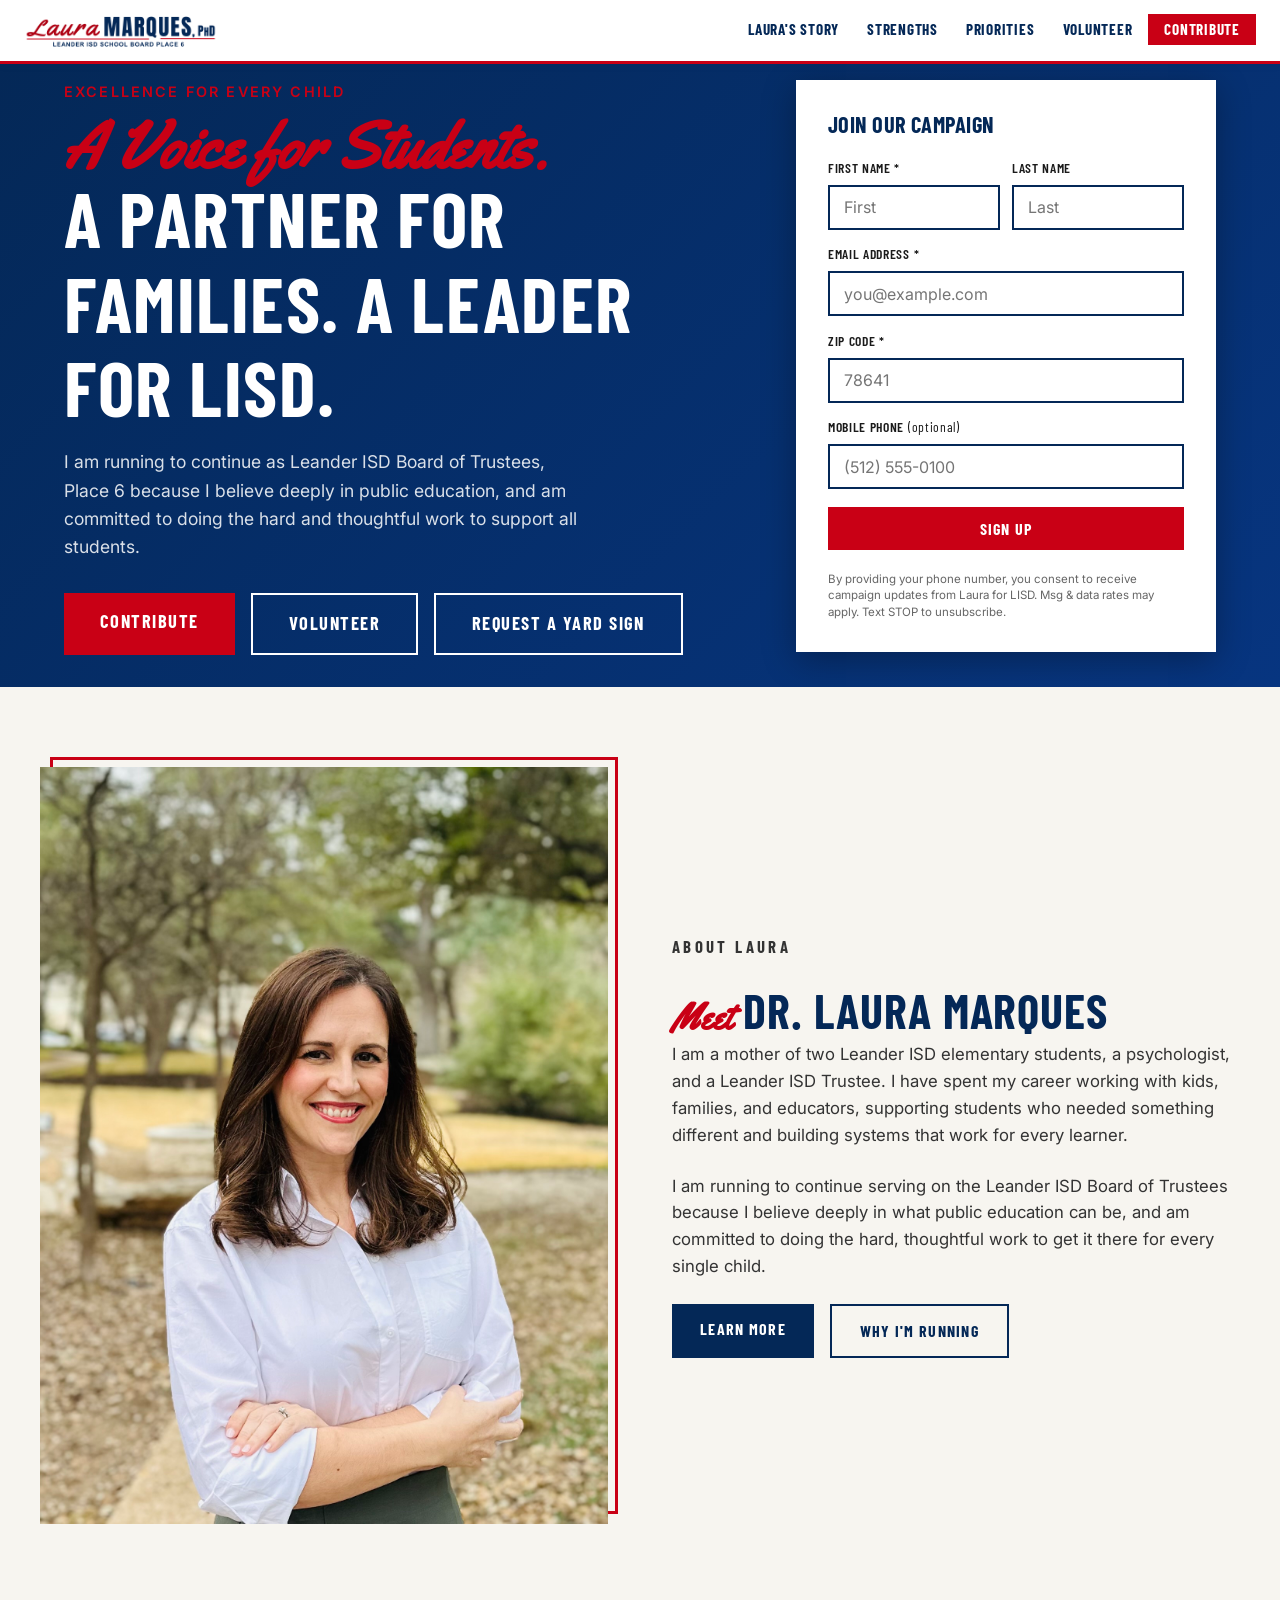
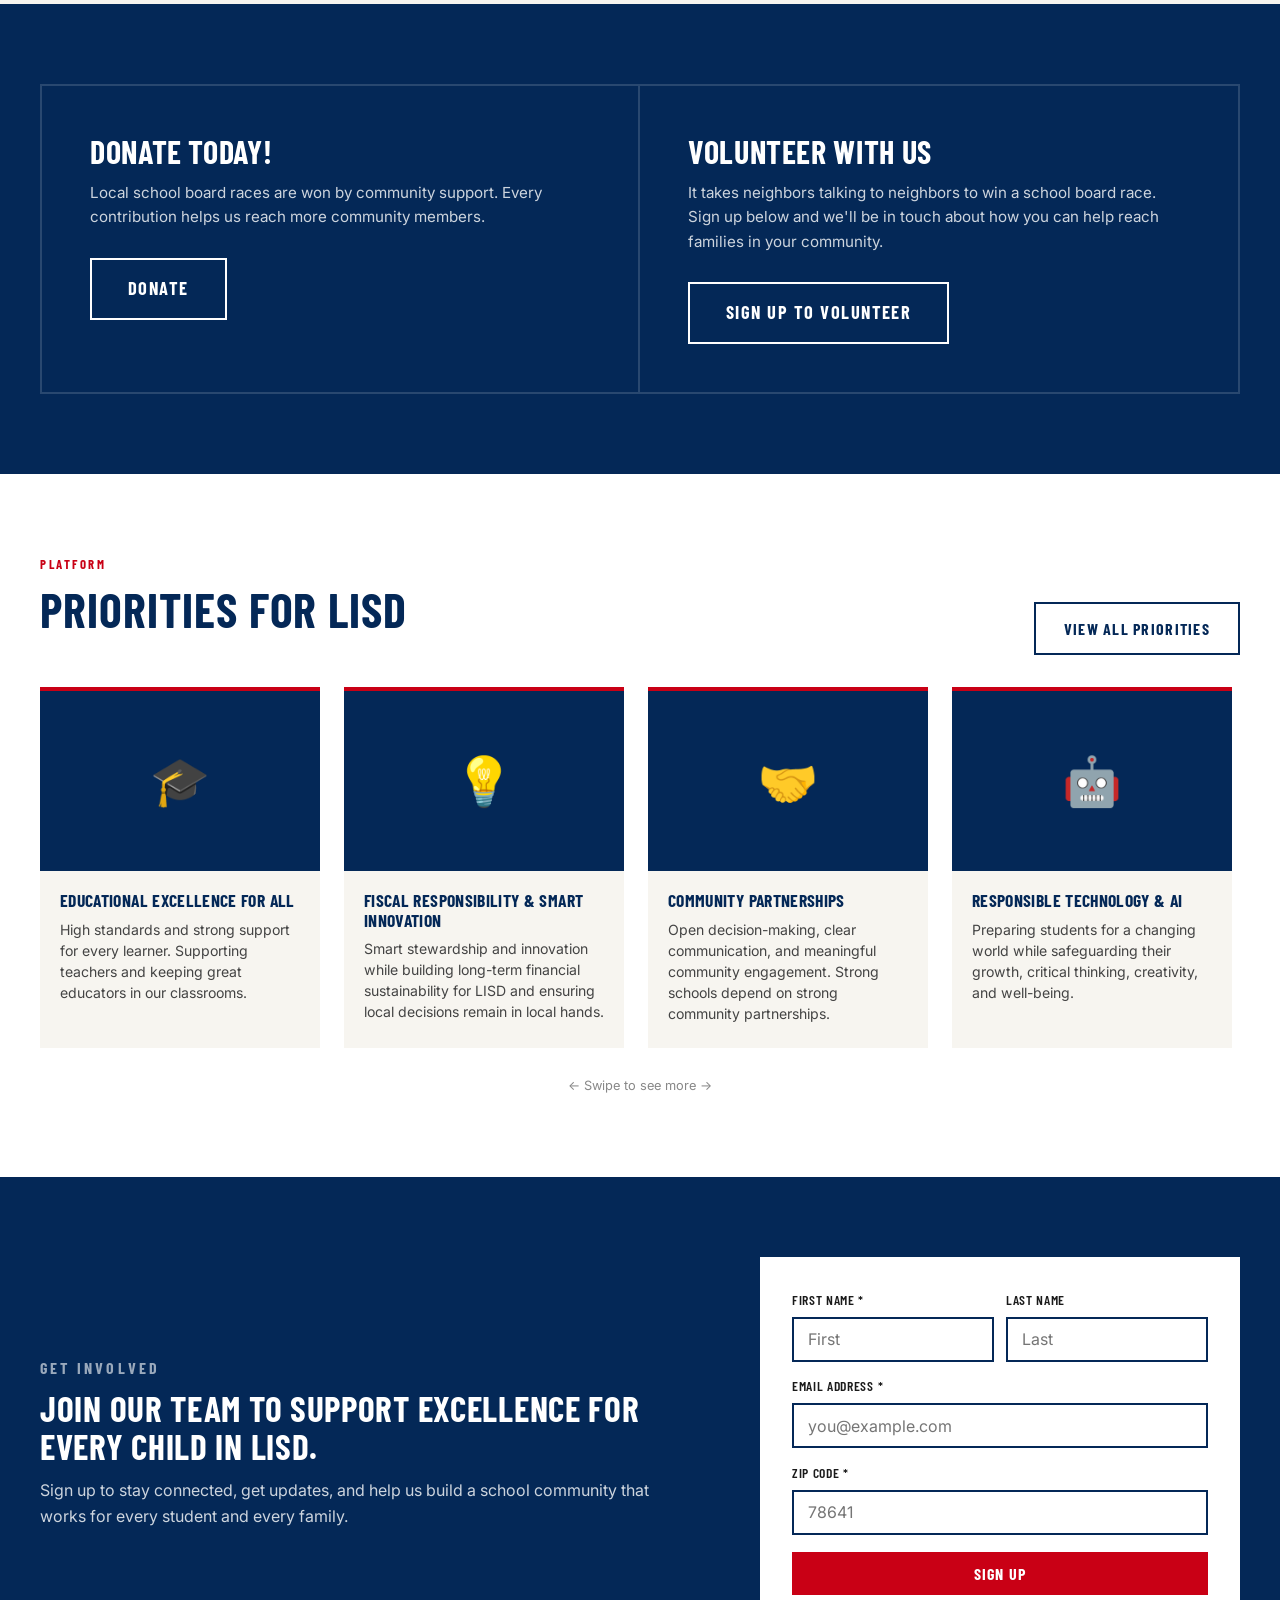
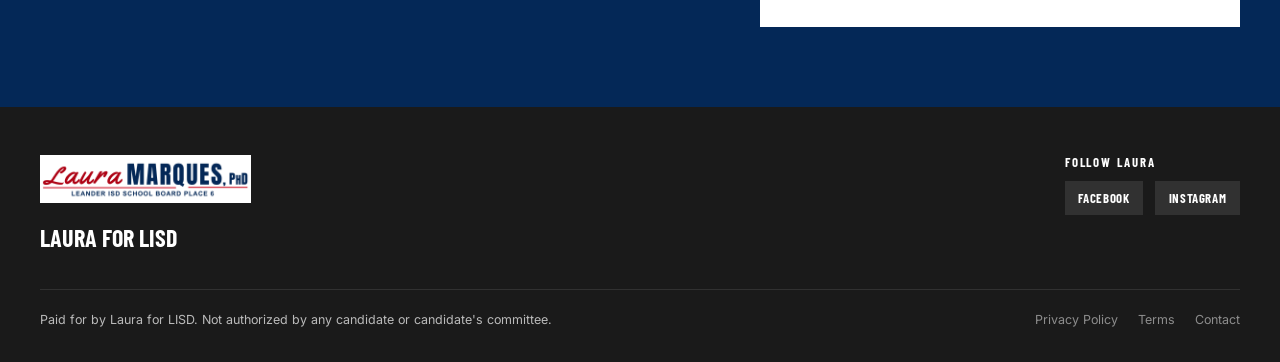
==== index.html @ 9b981f8f "Apply V1.1 copy edits across all pages - Voice shift from third to first person throughout - Hero he" ====
<!DOCTYPE html>
<html lang="en">
<head>
  <meta charset="UTF-8" />
  <meta name="viewport" content="width=device-width, initial-scale=1.0" />
  <title>Laura for LISD – Official Campaign Website</title>
  <meta name="description" content="Dr. Laura Marques is running for the Leander ISD Board of Trustees. She believes deeply in what public education can be for every child." />
  <link rel="stylesheet" href="styles.css" />
</head>
<body>

<!-- ── HEADER ── -->
<header>
  <a href="index.html" class="header-logo">
    <img src="images/logo small.png" alt="Laura for LISD" />
  </a>
  <nav>
    <ul>
      <li><a href="meet-laura.html">Laura's Story</a></li>
      <li><a href="strengths.html">Strengths</a></li>
      <li><a href="priorities.html">Priorities</a></li>
      <li><a href="volunteer.html">Volunteer</a></li>
      <li><a href="https://donateway.com/donate/6EZKHtOQ/laura-for-lisd/payment" class="btn-contribute" target="_blank" rel="noopener">Contribute</a></li>
    </ul>
  </nav>
  <button class="hamburger" id="hamburger" aria-label="Open menu">
    <span></span><span></span><span></span>
  </button>
</header>

<!-- Mobile Nav -->
<nav class="mobile-nav" id="mobile-nav">
  <a href="meet-laura.html">Laura's Story</a>
  <a href="strengths.html">Strengths</a>
  <a href="priorities.html">Priorities</a>
  <a href="volunteer.html">Volunteer</a>
  <a href="https://donateway.com/donate/6EZKHtOQ/laura-for-lisd/payment" class="btn-contribute-mobile" target="_blank" rel="noopener">Contribute</a>
</nav>

<!-- ── HERO ── -->
<section class="hero">
  <div class="hero-bg"></div>
  <!-- Replace with real photo: <img class="hero-bg-img" src="images/hero-photo.jpg" alt="" /> -->
  <div class="hero-content">
    <div class="hero-text">
      <p class="hero-tagline">Excellence for Every Child</p>
      <h1>
        <span class="cursive-accent">A Voice for Students.</span>
        A Partner for Families. A Leader for LISD.
      </h1>
      <p class="hero-sub">I am running to continue as Leander ISD Board of Trustees, Place 6 because I believe deeply in public education, and am committed to doing the hard and thoughtful work to support all students.</p>
      <div class="hero-cta">
        <a href="https://donateway.com/donate/6EZKHtOQ/laura-for-lisd/payment" class="btn btn-primary btn-lg" target="_blank" rel="noopener">Contribute</a>
        <a href="volunteer.html" class="btn btn-outline-white btn-lg">Volunteer</a>
        <a href="volunteer.html?yard_sign=1" class="btn btn-outline-white btn-lg">Request a Yard Sign</a>
      </div>
    </div>
    <div class="signup-card">
      <h3>Join Our Campaign</h3>
      <form class="signup-form" onsubmit="return false;">
        <div class="form-row">
          <div class="form-group">
            <label for="first-name">First Name *</label>
            <input type="text" id="first-name" name="first_name" required placeholder="First" />
          </div>
          <div class="form-group">
            <label for="last-name">Last Name</label>
            <input type="text" id="last-name" name="last_name" placeholder="Last" />
          </div>
        </div>
        <div class="form-group">
          <label for="email">Email Address *</label>
          <input type="email" id="email" name="email" required placeholder="you@example.com" />
        </div>
        <div class="form-group">
          <label for="zip">ZIP Code *</label>
          <input type="text" id="zip" name="zip" required placeholder="78641" maxlength="10" />
        </div>
        <div class="form-group">
          <label for="phone">Mobile Phone <span style="font-weight:400;text-transform:none;">(optional)</span></label>
          <input type="tel" id="phone" name="phone" placeholder="(512) 555-0100" />
        </div>
        <button type="submit" class="btn btn-primary btn-full">Sign Up</button>
        <p class="signup-disclaimer">By providing your phone number, you consent to receive campaign updates from Laura for LISD. Msg &amp; data rates may apply. Text STOP to unsubscribe.</p>
      </form>
    </div>
  </div>
</section>

<!-- ── MEET LAURA ── -->
<section class="meet-section">
  <div class="container">
    <div class="meet-grid">
      <div class="meet-img">
        <img src="images/laura bio pic.jpg" alt="Dr. Laura Marques" style="width:100%;display:block;object-fit:cover;" />
      </div>
      <div class="meet-text">
        <p class="section-label">About Laura</p>
        <h2 class="section-title">
          <span class="cursive-accent">Meet</span>
          Dr. Laura Marques
        </h2>
        <p>I am a mother of two Leander ISD elementary students, a psychologist, and a Leander ISD Trustee. I have spent my career working with kids, families, and educators, supporting students who needed something different and building systems that work for every learner.</p>
        <p>I am running to continue serving on the Leander ISD Board of Trustees because I believe deeply in what public education can be, and am committed to doing the hard, thoughtful work to get it there for every single child.</p>
        <div class="meet-ctas">
          <a href="meet-laura.html" class="btn btn-secondary">Learn More</a>
          <a href="strengths.html" class="btn btn-outline">Why I'm Running</a>
        </div>
      </div>
    </div>
  </div>
</section>

<!-- ── DONATE + VOLUNTEER ── -->
<section class="action-section">
  <div class="container">
    <div class="action-grid">
      <!-- Donate -->
      <div class="action-col">
        <h2>Donate Today!</h2>
        <p>Local school board races are won by community support. Every contribution helps us reach more community members.</p>
        <a href="https://donateway.com/donate/6EZKHtOQ/laura-for-lisd/payment" class="btn btn-outline-white btn-lg" target="_blank" rel="noopener">Donate</a>
      </div>
      <!-- Volunteer -->
      <div class="action-col">
        <h2>Volunteer With Us</h2>
        <p>It takes neighbors talking to neighbors to win a school board race. Sign up below and we'll be in touch about how you can help reach families in your community.</p>
        <a href="volunteer.html" class="btn btn-outline-white btn-lg">Sign Up to Volunteer</a>
      </div>
    </div>
  </div>
</section>

<!-- ── PRIORITIES FOR LISD ── -->
<section class="priorities-section">
  <div class="container">
    <div class="priorities-header">
      <div>
        <p class="section-label">Platform</p>
        <h2 class="section-title">Priorities for LISD</h2>
      </div>
      <a href="priorities.html" class="btn btn-outline">View All Priorities</a>
    </div>

    <div class="priorities-carousel-wrap">
      <div class="priorities-carousel" id="priorities-carousel">

        <div class="priority-card">
          <div class="priority-card-img">
            <span class="priority-icon">🎓</span>
          </div>
          <div class="priority-card-body">
            <h3>Educational Excellence for ALL</h3>
            <p>High standards and strong support for every learner. Supporting teachers and keeping great educators in our classrooms.</p>
          </div>
        </div>

        <div class="priority-card">
          <div class="priority-card-img">
            <span class="priority-icon">💡</span>
          </div>
          <div class="priority-card-body">
            <h3>Fiscal Responsibility &amp; Smart Innovation</h3>
            <p>Smart stewardship and innovation while building long-term financial sustainability for LISD and ensuring local decisions remain in local hands.</p>
          </div>
        </div>

        <div class="priority-card">
          <div class="priority-card-img">
            <span class="priority-icon">🤝</span>
          </div>
          <div class="priority-card-body">
            <h3>Community Partnerships</h3>
            <p>Open decision-making, clear communication, and meaningful community engagement. Strong schools depend on strong community partnerships.</p>
          </div>
        </div>

        <div class="priority-card">
          <div class="priority-card-img">
            <span class="priority-icon">🤖</span>
          </div>
          <div class="priority-card-body">
            <h3>Responsible Technology &amp; AI</h3>
            <p>Preparing students for a changing world while safeguarding their growth, critical thinking, creativity, and well-being.</p>
          </div>
        </div>

      </div>
      <p class="carousel-scroll-hint">← Swipe to see more →</p>
    </div>
  </div>
</section>

<!-- ── SECOND EMAIL SIGNUP ── -->
<section class="email-signup-section">
  <div class="container">
    <div class="email-signup-inner">
      <div class="email-signup-text">
        <p class="section-label" style="color:rgba(255,255,255,0.6);">Get Involved</p>
        <h2>Join Our Team to Support Excellence for Every Child in LISD.</h2>
        <p>Sign up to stay connected, get updates, and help us build a school community that works for every student and every family.</p>
      </div>
      <div class="email-signup-card">
        <form class="signup-form" onsubmit="return false;">
          <div class="form-row">
            <div class="form-group">
              <label for="first-name-2">First Name *</label>
              <input type="text" id="first-name-2" name="first_name" required placeholder="First" />
            </div>
            <div class="form-group">
              <label for="last-name-2">Last Name</label>
              <input type="text" id="last-name-2" name="last_name" placeholder="Last" />
            </div>
          </div>
          <div class="form-group">
            <label for="email-2">Email Address *</label>
            <input type="email" id="email-2" name="email" required placeholder="you@example.com" />
          </div>
          <div class="form-group">
            <label for="zip-2">ZIP Code *</label>
            <input type="text" id="zip-2" name="zip" required placeholder="78641" maxlength="10" />
          </div>
          <button type="submit" class="btn btn-primary btn-full">Sign Up</button>
        </form>
      </div>
    </div>
  </div>
</section>

<!-- ── FOOTER ── -->
<footer>
  <div class="footer-inner">
    <div class="footer-top">
      <div>
        <a href="index.html" class="footer-logo">
          <img src="images/logo small.png" alt="Laura for LISD" />
        </a>
        <p class="footer-tagline">Laura for LISD</p>
      </div>
      <div class="footer-socials">
        <h4>Follow Laura</h4>
        <div class="social-links">
          <a href="https://www.facebook.com/profile.php?id=61587624795198" class="social-link" target="_blank" rel="noopener">Facebook</a>
          <a href="https://www.instagram.com/lauraforlisd/" class="social-link" target="_blank" rel="noopener">Instagram</a>
        </div>
      </div>
    </div>
    <div class="footer-bottom">
      <p>Paid for by Laura for LISD. Not authorized by any candidate or candidate's committee.</p>
      <div style="display:flex;gap:1.25rem;">
        <a href="#">Privacy Policy</a>
        <a href="#">Terms</a>
        <a href="mailto:info@laurforlisd.com">Contact</a>
      </div>
    </div>
  </div>
</footer>

<script>
  const hamburger = document.getElementById('hamburger');
  const mobileNav = document.getElementById('mobile-nav');
  hamburger.addEventListener('click', () => {
    mobileNav.classList.toggle('open');
  });
</script>

</body>
</html>
---- styles.css ----
@import url('https://fonts.googleapis.com/css2?family=Barlow+Condensed:wght@400;600;700;800&family=Inter:wght@400;500;600&family=Playfair+Display:ital,wght@0,700;1,700&family=Yellowtail&display=swap');

*, *::before, *::after { box-sizing: border-box; margin: 0; padding: 0; }

:root {
  --blue: #042857;
  --red: #c90015;
  --white: #ffffff;
  --off-white: #f7f5f0;
  --text: #1a1a1a;
  --light-gray: #e5e5e5;
}

html { font-size: 16px; scroll-behavior: smooth; }

body {
  font-family: 'Inter', sans-serif;
  color: var(--text);
  background: var(--white);
  line-height: 1.6;
}

/* ── TYPOGRAPHY ── */
h1, h2, h3, h4 {
  font-family: 'Barlow Condensed', sans-serif;
  text-transform: uppercase;
  letter-spacing: 0.02em;
  line-height: 1.1;
}

.display-accent {
  font-family: 'Playfair Display', serif;
  text-transform: none;
  font-style: italic;
  letter-spacing: 0;
}

.cursive-accent {
  font-family: 'Yellowtail', cursive;
  text-transform: none;
  color: var(--red);
  letter-spacing: 0;
  line-height: 1;
}

/* ── HEADER / NAV ── */
header {
  position: sticky;
  top: 0;
  z-index: 100;
  background: var(--white);
  display: flex;
  align-items: center;
  justify-content: space-between;
  padding: 0 1.5rem;
  height: 64px;
  box-shadow: 0 2px 6px rgba(4,40,87,0.12);
  border-bottom: 3px solid var(--red);
}

.header-logo img {
  height: 44px;
  display: block;
}

nav ul {
  list-style: none;
  display: flex;
  gap: 0.25rem;
  align-items: center;
}

nav a {
  font-family: 'Barlow Condensed', sans-serif;
  font-weight: 700;
  font-size: 0.95rem;
  text-transform: uppercase;
  letter-spacing: 0.05em;
  color: var(--blue);
  text-decoration: none;
  padding: 0.4rem 0.75rem;
  transition: background 0.15s, color 0.15s;
}

nav a:hover { background: var(--off-white); }

nav .btn-contribute {
  background: var(--red);
  color: var(--white);
  padding: 0.4rem 1rem;
}

nav .btn-contribute:hover { background: #a5000f; }

/* Hamburger */
.hamburger {
  display: none;
  flex-direction: column;
  gap: 5px;
  background: none;
  border: none;
  cursor: pointer;
  padding: 4px;
}
.hamburger span {
  display: block;
  width: 24px;
  height: 2px;
  background: var(--blue);
  transition: all 0.2s;
}

/* Mobile nav */
.mobile-nav {
  display: none;
  position: fixed;
  top: 64px;
  left: 0;
  right: 0;
  background: var(--blue);
  z-index: 99;
  flex-direction: column;
  padding: 1rem 0 1.5rem;
  border-top: 2px solid var(--red);
}

.mobile-nav.open { display: flex; }

.mobile-nav a {
  font-family: 'Barlow Condensed', sans-serif;
  font-weight: 700;
  font-size: 1.2rem;
  text-transform: uppercase;
  letter-spacing: 0.05em;
  color: var(--white);
  text-decoration: none;
  padding: 0.75rem 2rem;
  border-bottom: 1px solid rgba(255,255,255,0.08);
}

.mobile-nav a:last-child { border-bottom: none; }

.mobile-nav .btn-contribute-mobile {
  background: var(--red);
  margin: 1rem 2rem 0;
  text-align: center;
  border-bottom: none !important;
  padding: 0.75rem 1rem !important;
}

/* ── BUTTONS ── */
.btn {
  display: inline-block;
  font-family: 'Barlow Condensed', sans-serif;
  font-weight: 700;
  font-size: 1rem;
  text-transform: uppercase;
  letter-spacing: 0.08em;
  padding: 0.75rem 1.75rem;
  text-decoration: none;
  cursor: pointer;
  border: none;
  transition: background 0.15s, color 0.15s;
}

.btn-primary { background: var(--red); color: var(--white); }
.btn-primary:hover { background: #a5000f; }

.btn-secondary { background: var(--blue); color: var(--white); }
.btn-secondary:hover { background: #031e42; }

.btn-outline {
  background: transparent;
  color: var(--blue);
  border: 2px solid var(--blue);
}
.btn-outline:hover { background: var(--blue); color: var(--white); }

.btn-outline-white {
  background: transparent;
  color: var(--white);
  border: 2px solid var(--white);
}
.btn-outline-white:hover { background: var(--white); color: var(--blue); }

.btn-lg { font-size: 1.15rem; padding: 0.9rem 2.25rem; }
.btn-full { width: 100%; text-align: center; }

/* ── FORMS ── */
.form-group { display: flex; flex-direction: column; gap: 0.4rem; }
.form-group label {
  font-family: 'Barlow Condensed', sans-serif;
  font-weight: 600;
  font-size: 0.85rem;
  text-transform: uppercase;
  letter-spacing: 0.05em;
}

input[type="text"],
input[type="email"],
input[type="tel"],
input[type="number"] {
  width: 100%;
  padding: 0.65rem 0.85rem;
  border: 2px solid var(--blue);
  font-family: 'Inter', sans-serif;
  font-size: 1rem;
  background: var(--white);
  color: var(--text);
  outline: none;
  transition: border-color 0.15s;
}

input:focus { border-color: var(--red); }

/* ── HERO ── */
.hero {
  position: relative;
  min-height: auto;
  display: flex;
  align-items: flex-start;
  overflow: hidden;
  padding: 0;
}

.hero-bg {
  position: absolute;
  inset: 0;
  background: linear-gradient(135deg, var(--blue) 0%, #073580 100%);
}

.hero-bg-img {
  position: absolute;
  inset: 0;
  width: 100%;
  height: 100%;
  object-fit: cover;
  opacity: 0.25;
}

.hero-content {
  position: relative;
  z-index: 1;
  width: 100%;
  max-width: 1200px;
  margin: 0 auto;
  padding: 1rem 1.5rem 2rem;
  display: grid;
  grid-template-columns: 1fr 420px;
  gap: 4rem;
  align-items: start;
}

.hero-tagline {
  font-size: 0.9rem;
  font-weight: 600;
  text-transform: uppercase;
  letter-spacing: 0.15em;
  color: var(--red);
  margin-bottom: 0.75rem;
}

.hero h1 {
  font-size: clamp(2.8rem, 6vw, 5rem);
  color: var(--white);
  margin-bottom: 1.25rem;
}

.hero h1 .cursive-accent {
  display: block;
  font-size: clamp(2.2rem, 5vw, 4rem);
  color: var(--red);
  margin-bottom: -0.25rem;
}

.hero-sub {
  font-size: 1.1rem;
  color: rgba(255,255,255,0.85);
  margin-bottom: 2rem;
  max-width: 520px;
}

.hero-cta { display: flex; gap: 1rem; flex-wrap: wrap; }

/* Signup card */
.signup-card {
  background: var(--white);
  padding: 2rem;
  box-shadow: 0 8px 32px rgba(0,0,0,0.3);
}

.signup-card h3 {
  font-size: 1.4rem;
  color: var(--blue);
  margin-bottom: 1.25rem;
}

.signup-form { display: flex; flex-direction: column; gap: 0.85rem; }

.form-row { display: grid; grid-template-columns: 1fr 1fr; gap: 0.75rem; }

.signup-form .btn { margin-top: 0.25rem; }

.signup-disclaimer {
  font-size: 0.72rem;
  color: #666;
  margin-top: 0.5rem;
  line-height: 1.4;
}

/* ── SECTION BASE ── */
section { padding: 5rem 1.5rem; }

.container {
  max-width: 1200px;
  margin: 0 auto;
}

.section-label {
  font-family: 'Barlow Condensed', sans-serif;
  font-size: 0.8rem;
  font-weight: 700;
  text-transform: uppercase;
  letter-spacing: 0.2em;
  color: var(--red);
  margin-bottom: 0.5rem;
}

.section-title {
  font-size: clamp(2rem, 4vw, 3rem);
  color: var(--blue);
  margin-bottom: 1.25rem;
}

.section-title .cursive-accent {
  font-size: 0.75em;
  display: inline;
}

/* ── MEET LAURA ── */
.meet-section { background: var(--off-white); }

.meet-grid {
  display: grid;
  grid-template-columns: 1fr 1fr;
  gap: 4rem;
  align-items: center;
}

.meet-img {
  position: relative;
}

.meet-img img {
  width: 100%;
  display: block;
  object-fit: cover;
}

.meet-img::before {
  content: '';
  position: absolute;
  inset: -10px -10px 10px 10px;
  border: 3px solid var(--red);
  z-index: 0;
}

.meet-img img { position: relative; z-index: 1; }

.meet-text h2 { color: var(--blue); margin-bottom: 0.25rem; }

.meet-text p {
  font-size: 1.05rem;
  color: #333;
  margin-bottom: 1.5rem;
}

.meet-ctas { display: flex; gap: 1rem; flex-wrap: wrap; }

/* ── DONATE + VOLUNTEER ── */
.action-section { background: var(--blue); }

.action-grid {
  display: grid;
  grid-template-columns: 1fr 1fr;
  gap: 0;
  border: 2px solid rgba(255,255,255,0.15);
}

.action-col {
  padding: 3rem;
}

.action-col:first-child {
  border-right: 2px solid rgba(255,255,255,0.15);
}

.action-col h2 {
  font-size: 2rem;
  color: var(--white);
  margin-bottom: 0.75rem;
}

.action-col p {
  color: rgba(255,255,255,0.8);
  margin-bottom: 1.75rem;
  font-size: 0.95rem;
}

.donate-amounts {
  display: grid;
  grid-template-columns: repeat(3, 1fr);
  gap: 0.5rem;
  margin-bottom: 1rem;
}

.donate-btn {
  background: transparent;
  border: 2px solid var(--white);
  color: var(--white);
  font-family: 'Barlow Condensed', sans-serif;
  font-weight: 700;
  font-size: 1.1rem;
  padding: 0.65rem;
  cursor: pointer;
  text-align: center;
  text-decoration: none;
  display: block;
  transition: background 0.15s, color 0.15s;
}

.donate-btn:hover { background: var(--white); color: var(--blue); }

.donate-other {
  display: block;
  text-align: center;
  color: rgba(255,255,255,0.7);
  font-size: 0.85rem;
  text-decoration: underline;
  margin-top: 0.5rem;
  cursor: pointer;
}

/* ── PRIORITIES ── */
.priorities-section { background: var(--white); }

.priorities-header {
  display: flex;
  align-items: flex-end;
  justify-content: space-between;
  margin-bottom: 2rem;
  flex-wrap: wrap;
  gap: 1rem;
}

.priorities-carousel-wrap {
  position: relative;
  overflow: hidden;
}

.priorities-carousel {
  display: flex;
  gap: 1.5rem;
  overflow-x: auto;
  scroll-snap-type: x mandatory;
  -webkit-overflow-scrolling: touch;
  padding-bottom: 1rem;
  scrollbar-width: none;
}

.priorities-carousel::-webkit-scrollbar { display: none; }

.priority-card {
  flex: 0 0 280px;
  scroll-snap-align: start;
  background: var(--off-white);
  border-top: 4px solid var(--red);
  padding: 0;
  overflow: hidden;
  display: flex;
  flex-direction: column;
}

.priority-card-img {
  width: 100%;
  height: 180px;
  background: var(--blue);
  display: flex;
  align-items: center;
  justify-content: center;
  overflow: hidden;
}

.priority-card-img img {
  width: 100%;
  height: 100%;
  object-fit: cover;
  opacity: 0.7;
}

.priority-card-img .priority-icon {
  font-size: 3rem;
  color: var(--white);
}

.priority-card-body { padding: 1.25rem 1.25rem 1.5rem; flex: 1; }

.priority-card-body h3 {
  font-size: 1.1rem;
  color: var(--blue);
  margin-bottom: 0.5rem;
}

.priority-card-body p {
  font-size: 0.88rem;
  color: #444;
  line-height: 1.5;
}

.carousel-scroll-hint {
  text-align: center;
  font-size: 0.8rem;
  color: #888;
  margin-top: 0.75rem;
}

/* ── SECOND EMAIL SIGNUP ── */
.email-signup-section { background: var(--blue); }

.email-signup-inner {
  display: grid;
  grid-template-columns: 1fr 480px;
  gap: 4rem;
  align-items: center;
}

.email-signup-text h2 { font-size: 2.2rem; color: var(--white); margin-bottom: 0.75rem; }
.email-signup-text p { color: rgba(255,255,255,0.8); font-size: 1rem; }

.email-signup-card { background: var(--white); padding: 2rem; }

/* ── FOOTER ── */
footer {
  background: var(--text);
  color: rgba(255,255,255,0.7);
  padding: 3rem 1.5rem 2rem;
}

.footer-inner {
  max-width: 1200px;
  margin: 0 auto;
}

.footer-top {
  display: flex;
  justify-content: space-between;
  align-items: flex-start;
  gap: 2rem;
  margin-bottom: 2rem;
  flex-wrap: wrap;
}

.footer-logo img { height: 48px; }

.footer-tagline {
  font-family: 'Barlow Condensed', sans-serif;
  font-size: 1.5rem;
  font-weight: 700;
  text-transform: uppercase;
  color: var(--white);
  margin-top: 0.5rem;
}

.footer-socials h4 {
  font-family: 'Barlow Condensed', sans-serif;
  font-size: 0.8rem;
  font-weight: 700;
  text-transform: uppercase;
  letter-spacing: 0.15em;
  color: var(--white);
  margin-bottom: 0.75rem;
}

.social-links { display: flex; gap: 0.75rem; flex-wrap: wrap; }

.social-link {
  display: inline-block;
  background: rgba(255,255,255,0.1);
  color: var(--white);
  text-decoration: none;
  font-family: 'Barlow Condensed', sans-serif;
  font-weight: 700;
  font-size: 0.8rem;
  text-transform: uppercase;
  letter-spacing: 0.05em;
  padding: 0.4rem 0.85rem;
  transition: background 0.15s;
}

.social-link:hover { background: var(--red); }

.footer-bottom {
  border-top: 1px solid rgba(255,255,255,0.1);
  padding-top: 1.25rem;
  font-size: 0.78rem;
  display: flex;
  justify-content: space-between;
  align-items: center;
  flex-wrap: wrap;
  gap: 0.5rem;
}

.footer-bottom a { color: rgba(255,255,255,0.5); text-decoration: none; }
.footer-bottom a:hover { color: var(--white); }

/* ── INTERIOR PAGE HERO ── */
.page-hero {
  background: var(--blue);
  padding: 5rem 1.5rem 4rem;
  text-align: center;
}

.page-hero h1 { font-size: clamp(2.5rem, 5vw, 4rem); color: var(--white); }
.page-hero .cursive-accent { display: block; font-size: 0.7em; margin-bottom: -0.2rem; }

/* ── MEET LAURA PAGE ── */
.bio-page { padding: 4rem 1.5rem; }

.bio-page-inner {
  max-width: 860px;
  margin: 0 auto;
}

.bio-featured-img {
  width: 100%;
  max-height: 480px;
  object-fit: cover;
  margin-bottom: 2.5rem;
  display: block;
}

.bio-page-inner h1 { font-size: clamp(2rem, 4vw, 3rem); color: var(--blue); margin-bottom: 1.5rem; }

.bio-body p {
  font-size: 1.05rem;
  color: #333;
  margin-bottom: 1.25rem;
  line-height: 1.75;
}

.bio-body hr { border: none; border-top: 2px solid var(--light-gray); margin: 2rem 0; }

.bio-body .cta-row { display: flex; gap: 1rem; flex-wrap: wrap; margin-top: 2rem; }

/* ── STRENGTHS PAGE ── */
.strengths-body { padding: 4rem 1.5rem; }
.strengths-inner { max-width: 800px; margin: 0 auto; }
.strengths-inner h1 { font-size: clamp(2rem, 4vw, 3rem); color: var(--blue); margin-bottom: 2rem; }

.strengths-inner .featured-img {
  width: 100%;
  max-height: 480px;
  object-fit: cover;
  margin-bottom: 2.5rem;
}

.strengths-inner p {
  font-size: 1.05rem;
  color: #333;
  margin-bottom: 1.25rem;
  line-height: 1.75;
}

.strengths-inner strong { color: var(--blue); }

.strengths-inner .cta-row { display: flex; gap: 1rem; flex-wrap: wrap; margin-top: 2.5rem; }

.strengths-quote {
  border-left: 4px solid var(--red);
  background: var(--off-white);
  padding: 1.25rem 1.5rem;
  margin: 1.75rem 0;
  font-family: 'Playfair Display', serif;
  font-style: italic;
  font-size: 1.15rem;
  color: var(--blue);
  line-height: 1.6;
}

.strengths-subhead {
  font-family: 'Barlow Condensed', sans-serif;
  font-size: 1.5rem;
  font-weight: 700;
  text-transform: uppercase;
  color: var(--blue);
  margin-top: 2rem;
  margin-bottom: 0.75rem;
  border-bottom: 2px solid var(--red);
  padding-bottom: 0.35rem;
}

.strengths-subhead-sm {
  font-family: 'Barlow Condensed', sans-serif;
  font-size: 1.1rem;
  font-weight: 700;
  text-transform: uppercase;
  color: var(--red);
  margin-top: 1.5rem;
  margin-bottom: 0.4rem;
  letter-spacing: 0.03em;
}

/* ── PRIORITIES PAGE ── */
.priorities-page { padding: 4rem 1.5rem; }

.priorities-page-inner { max-width: 1100px; margin: 0 auto; }

.priorities-page-intro {
  font-size: 1.05rem;
  color: #444;
  max-width: 680px;
  margin-bottom: 3rem;
}

.priorities-grid {
  display: grid;
  grid-template-columns: repeat(auto-fill, minmax(280px, 1fr));
  gap: 2rem;
}

.priority-full-card {
  border-top: 4px solid var(--red);
  background: var(--off-white);
  overflow: hidden;
}

.priority-full-card-img {
  width: 100%;
  height: 200px;
  background: var(--blue);
  display: flex;
  align-items: center;
  justify-content: center;
}

.priority-full-card-img .priority-icon { font-size: 3.5rem; color: var(--white); }

.priority-full-card-body { padding: 1.5rem; }

.priority-full-card-body h3 {
  font-size: 1.25rem;
  color: var(--blue);
  margin-bottom: 0.75rem;
}

.priority-full-card-body p {
  font-size: 0.9rem;
  color: #444;
  line-height: 1.6;
  margin-bottom: 0.75rem;
}

.priority-tag {
  display: inline-block;
  background: var(--blue);
  color: var(--white);
  font-family: 'Barlow Condensed', sans-serif;
  font-size: 0.75rem;
  font-weight: 700;
  text-transform: uppercase;
  letter-spacing: 0.05em;
  padding: 0.2rem 0.6rem;
  margin-right: 0.35rem;
  margin-bottom: 0.35rem;
}

/* ── VOLUNTEER PAGE ── */
.volunteer-page { padding: 4rem 1.5rem; }

.volunteer-inner {
  max-width: 640px;
  margin: 0 auto;
}

.volunteer-inner h1 { font-size: clamp(2rem, 4vw, 3rem); color: var(--blue); margin-bottom: 0.75rem; }

.volunteer-inner .lead {
  font-size: 1.1rem;
  color: #444;
  margin-bottom: 2.5rem;
}

.volunteer-form { display: flex; flex-direction: column; gap: 1rem; }
.volunteer-form .form-row { display: grid; grid-template-columns: 1fr 1fr; gap: 0.75rem; }
.volunteer-form .form-group label { color: var(--blue); }

.volunteer-disclaimer {
  font-size: 0.75rem;
  color: #777;
  line-height: 1.5;
  margin-top: 0.25rem;
}

/* ── HOW TO HELP CHECKBOXES ── */
.how-to-help {
  border-top: 2px solid var(--light-gray);
  padding-top: 1.25rem;
  margin-top: 0.5rem;
}

.how-to-help-title {
  font-family: 'Barlow Condensed', sans-serif;
  font-weight: 700;
  font-size: 1rem;
  text-transform: uppercase;
  letter-spacing: 0.05em;
  color: var(--blue);
  margin-bottom: 0.85rem;
}

.checkbox-list {
  display: flex;
  flex-direction: column;
  gap: 0.55rem;
}

.checkbox-item {
  display: flex;
  align-items: flex-start;
  gap: 0.6rem;
  cursor: pointer;
  line-height: 1.4;
}

.checkbox-item input[type="checkbox"] {
  appearance: none;
  -webkit-appearance: none;
  width: 18px;
  height: 18px;
  min-width: 18px;
  border: 2px solid var(--blue);
  background: var(--white);
  margin-top: 2px;
  cursor: pointer;
  position: relative;
  transition: background 0.15s, border-color 0.15s;
}

.checkbox-item input[type="checkbox"]:checked {
  background: var(--blue);
  border-color: var(--blue);
}

.checkbox-item input[type="checkbox"]:checked::after {
  content: '';
  position: absolute;
  left: 3px;
  top: 0px;
  width: 8px;
  height: 11px;
  border: 2px solid var(--white);
  border-top: none;
  border-left: none;
  transform: rotate(45deg);
}

.checkbox-item input[type="checkbox"]:focus {
  outline: 2px solid var(--red);
  outline-offset: 1px;
}

.checkbox-item span {
  font-size: 0.9rem;
  color: var(--text);
}

.how-to-help textarea {
  width: 100%;
  padding: 0.65rem 0.85rem;
  border: 2px solid var(--blue);
  font-family: 'Inter', sans-serif;
  font-size: 0.9rem;
  background: var(--white);
  color: var(--text);
  resize: vertical;
  min-height: 80px;
  outline: none;
  transition: border-color 0.15s;
  margin-top: 0.25rem;
}

.how-to-help textarea:focus { border-color: var(--red); }

.yard-sign-fields {
  border-left: 3px solid var(--red);
  padding-left: 1rem;
  padding-top: 0.25rem;
  padding-bottom: 0.25rem;
}

.how-to-help .form-group label {
  font-size: 0.85rem;
  color: var(--blue);
}

/* Lighter variant for use inside the dark hero signup card */
.signup-card .how-to-help { border-top-color: var(--light-gray); }
.signup-card .how-to-help-title { color: var(--blue); }

/* ── RESPONSIVE ── */
@media (max-width: 900px) {
  .hero-content {
    grid-template-columns: 1fr;
    gap: 2.5rem;
    padding-top: 1rem;
  }

  .signup-card { max-width: 100%; }

  .meet-grid {
    grid-template-columns: 1fr;
    gap: 2rem;
  }

  .meet-img::before { display: none; }

  .action-grid {
    grid-template-columns: 1fr;
  }

  .action-col:first-child { border-right: none; border-bottom: 2px solid rgba(255,255,255,0.15); }

  .email-signup-inner {
    grid-template-columns: 1fr;
    gap: 2rem;
  }

  nav ul { display: none; }
  .hamburger { display: flex; }

  .footer-top { flex-direction: column; }
}

@media (max-width: 600px) {
  section { padding: 3.5rem 1rem; }

  .hero-content { padding: 1rem 1rem 2rem; }

  .donate-amounts { grid-template-columns: repeat(3, 1fr); }

  .form-row { grid-template-columns: 1fr; }

  .priority-card { flex: 0 0 240px; }

  .priorities-header { flex-direction: column; align-items: flex-start; }

  .action-col { padding: 2rem 1.25rem; }

  .hero-cta { flex-direction: column; }
  .hero-cta .btn { text-align: center; }
}
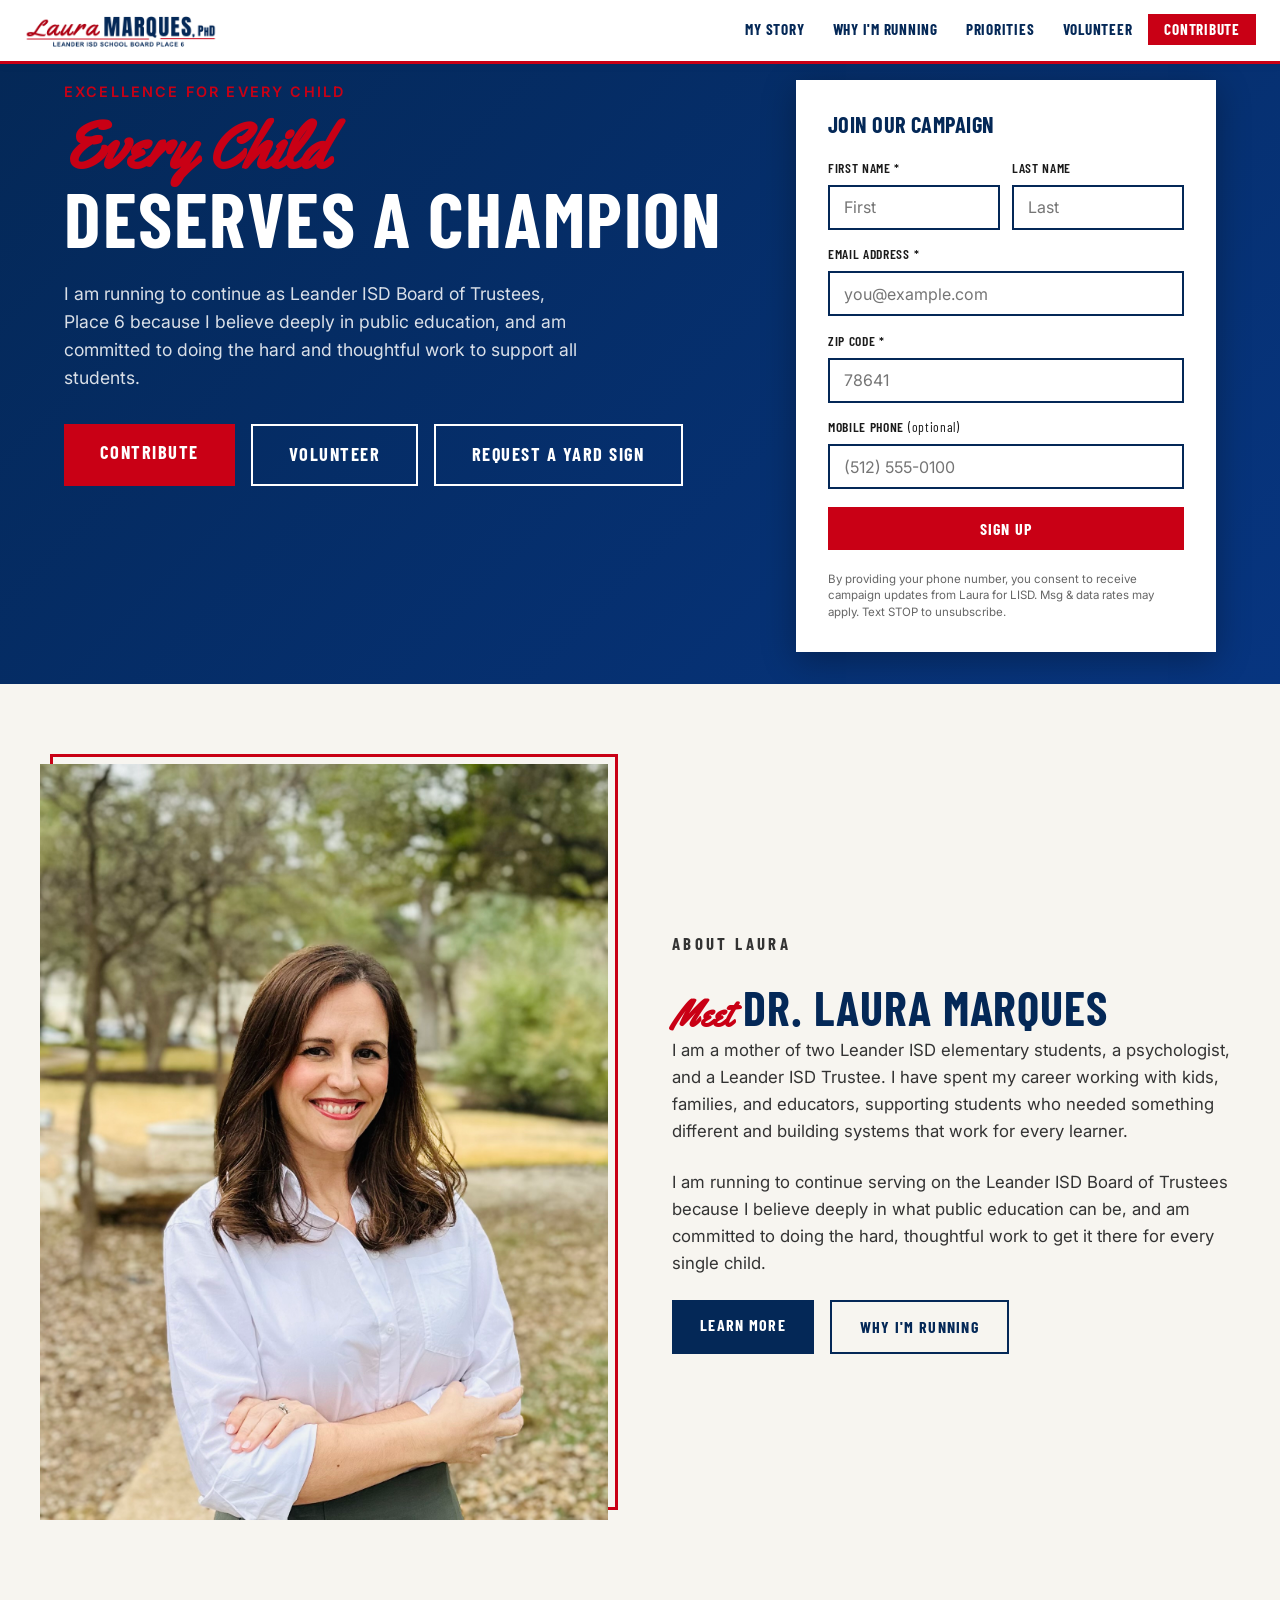
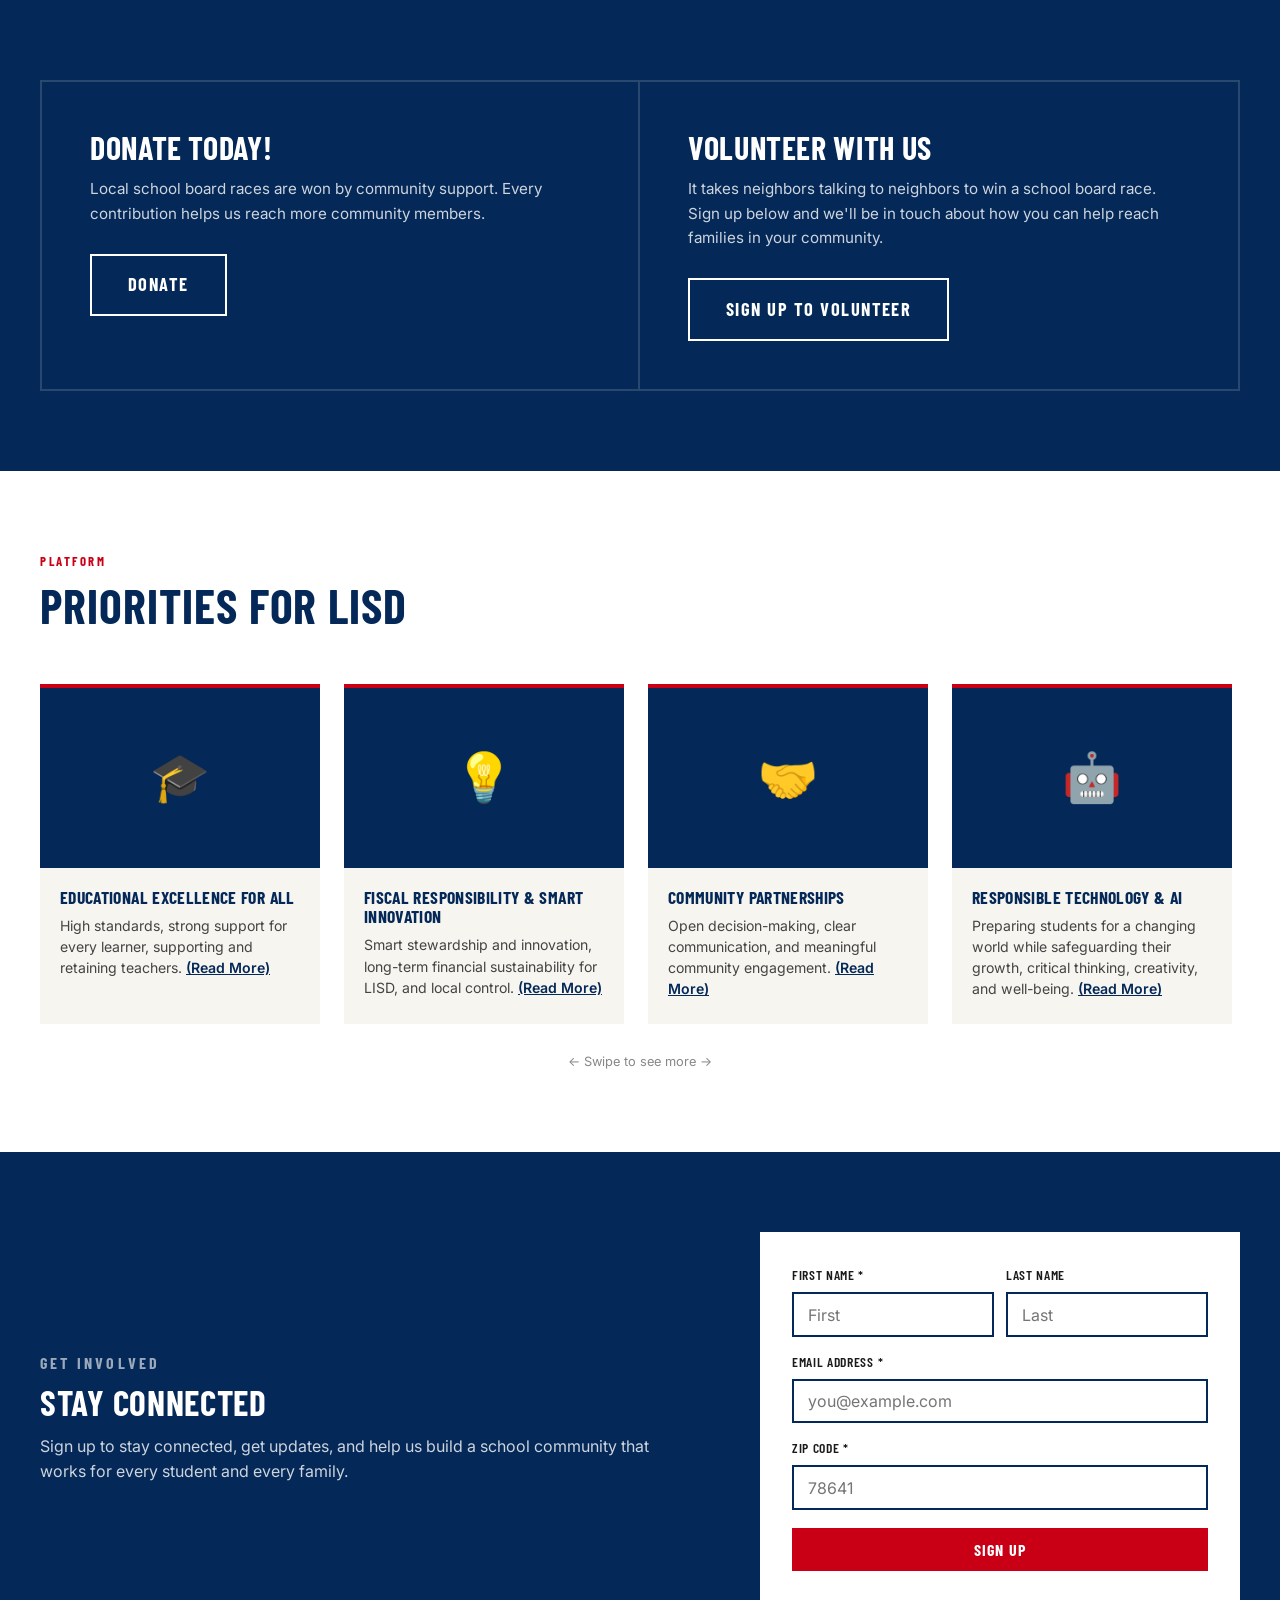
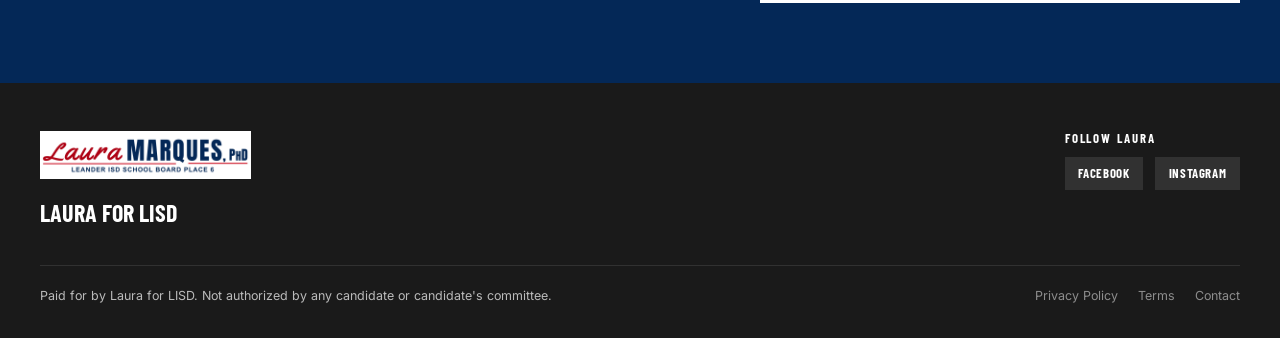
==== commit a6e197de: "Apply V1.2 copy edits, rename strengths to why, add Read More anchor links - Apply all V1.2 wording " ====
--- a/index.html
+++ b/index.html
@@ -16,8 +16,8 @@
   </a>
   <nav>
     <ul>
-      <li><a href="meet-laura.html">Laura's Story</a></li>
-      <li><a href="strengths.html">Strengths</a></li>
+      <li><a href="meet-laura.html">My Story</a></li>
+      <li><a href="why.html">Why I'm Running</a></li>
       <li><a href="priorities.html">Priorities</a></li>
       <li><a href="volunteer.html">Volunteer</a></li>
       <li><a href="https://donateway.com/donate/6EZKHtOQ/laura-for-lisd/payment" class="btn-contribute" target="_blank" rel="noopener">Contribute</a></li>
@@ -30,8 +30,8 @@
 
 <!-- Mobile Nav -->
 <nav class="mobile-nav" id="mobile-nav">
-  <a href="meet-laura.html">Laura's Story</a>
-  <a href="strengths.html">Strengths</a>
+  <a href="meet-laura.html">My Story</a>
+  <a href="why.html">Why I'm Running</a>
   <a href="priorities.html">Priorities</a>
   <a href="volunteer.html">Volunteer</a>
   <a href="https://donateway.com/donate/6EZKHtOQ/laura-for-lisd/payment" class="btn-contribute-mobile" target="_blank" rel="noopener">Contribute</a>
@@ -45,8 +45,8 @@
     <div class="hero-text">
       <p class="hero-tagline">Excellence for Every Child</p>
       <h1>
-        <span class="cursive-accent">A Voice for Students.</span>
-        A Partner for Families. A Leader for LISD.
+        <span class="cursive-accent">Every Child</span>
+        Deserves a Champion
       </h1>
       <p class="hero-sub">I am running to continue as Leander ISD Board of Trustees, Place 6 because I believe deeply in public education, and am committed to doing the hard and thoughtful work to support all students.</p>
       <div class="hero-cta">
@@ -101,10 +101,11 @@
           Dr. Laura Marques
         </h2>
         <p>I am a mother of two Leander ISD elementary students, a psychologist, and a Leander ISD Trustee. I have spent my career working with kids, families, and educators, supporting students who needed something different and building systems that work for every learner.</p>
+
         <p>I am running to continue serving on the Leander ISD Board of Trustees because I believe deeply in what public education can be, and am committed to doing the hard, thoughtful work to get it there for every single child.</p>
         <div class="meet-ctas">
           <a href="meet-laura.html" class="btn btn-secondary">Learn More</a>
-          <a href="strengths.html" class="btn btn-outline">Why I'm Running</a>
+          <a href="why.html" class="btn btn-outline">Why I'm Running</a>
         </div>
       </div>
     </div>
@@ -139,7 +140,6 @@
         <p class="section-label">Platform</p>
         <h2 class="section-title">Priorities for LISD</h2>
       </div>
-      <a href="priorities.html" class="btn btn-outline">View All Priorities</a>
     </div>
 
     <div class="priorities-carousel-wrap">
@@ -151,7 +151,7 @@
           </div>
           <div class="priority-card-body">
             <h3>Educational Excellence for ALL</h3>
-            <p>High standards and strong support for every learner. Supporting teachers and keeping great educators in our classrooms.</p>
+            <p>High standards, strong support for every learner, supporting and retaining teachers. <a href="priorities.html#priority-educational-excellence">(Read More)</a></p>
           </div>
         </div>
 
@@ -161,7 +161,7 @@
           </div>
           <div class="priority-card-body">
             <h3>Fiscal Responsibility &amp; Smart Innovation</h3>
-            <p>Smart stewardship and innovation while building long-term financial sustainability for LISD and ensuring local decisions remain in local hands.</p>
+            <p>Smart stewardship and innovation, long-term financial sustainability for LISD, and local control. <a href="priorities.html#priority-fiscal-responsibility">(Read More)</a></p>
           </div>
         </div>
 
@@ -171,7 +171,7 @@
           </div>
           <div class="priority-card-body">
             <h3>Community Partnerships</h3>
-            <p>Open decision-making, clear communication, and meaningful community engagement. Strong schools depend on strong community partnerships.</p>
+            <p>Open decision-making, clear communication, and meaningful community engagement. <a href="priorities.html#priority-community-partnerships">(Read More)</a></p>
           </div>
         </div>
 
@@ -181,7 +181,7 @@
           </div>
           <div class="priority-card-body">
             <h3>Responsible Technology &amp; AI</h3>
-            <p>Preparing students for a changing world while safeguarding their growth, critical thinking, creativity, and well-being.</p>
+            <p>Preparing students for a changing world while safeguarding their growth, critical thinking, creativity, and well-being. <a href="priorities.html#priority-responsible-technology">(Read More)</a></p>
           </div>
         </div>
 
@@ -197,7 +197,7 @@
     <div class="email-signup-inner">
       <div class="email-signup-text">
         <p class="section-label" style="color:rgba(255,255,255,0.6);">Get Involved</p>
-        <h2>Join Our Team to Support Excellence for Every Child in LISD.</h2>
+        <h2>Stay Connected</h2>
         <p>Sign up to stay connected, get updates, and help us build a school community that works for every student and every family.</p>
       </div>
       <div class="email-signup-card">
@@ -250,7 +250,7 @@
       <div style="display:flex;gap:1.25rem;">
         <a href="#">Privacy Policy</a>
         <a href="#">Terms</a>
-        <a href="mailto:info@laurforlisd.com">Contact</a>
+        <a href="mailto:lauraforlisd@gmail.com">Contact</a>
       </div>
     </div>
   </div>
--- a/styles.css
+++ b/styles.css
@@ -732,6 +732,12 @@
   border-top: 4px solid var(--red);
   background: var(--off-white);
   overflow: hidden;
+  scroll-margin-top: 72px;
+}
+
+.priority-card-body p a {
+  color: var(--blue);
+  font-weight: 600;
 }
 
 .priority-full-card-img {
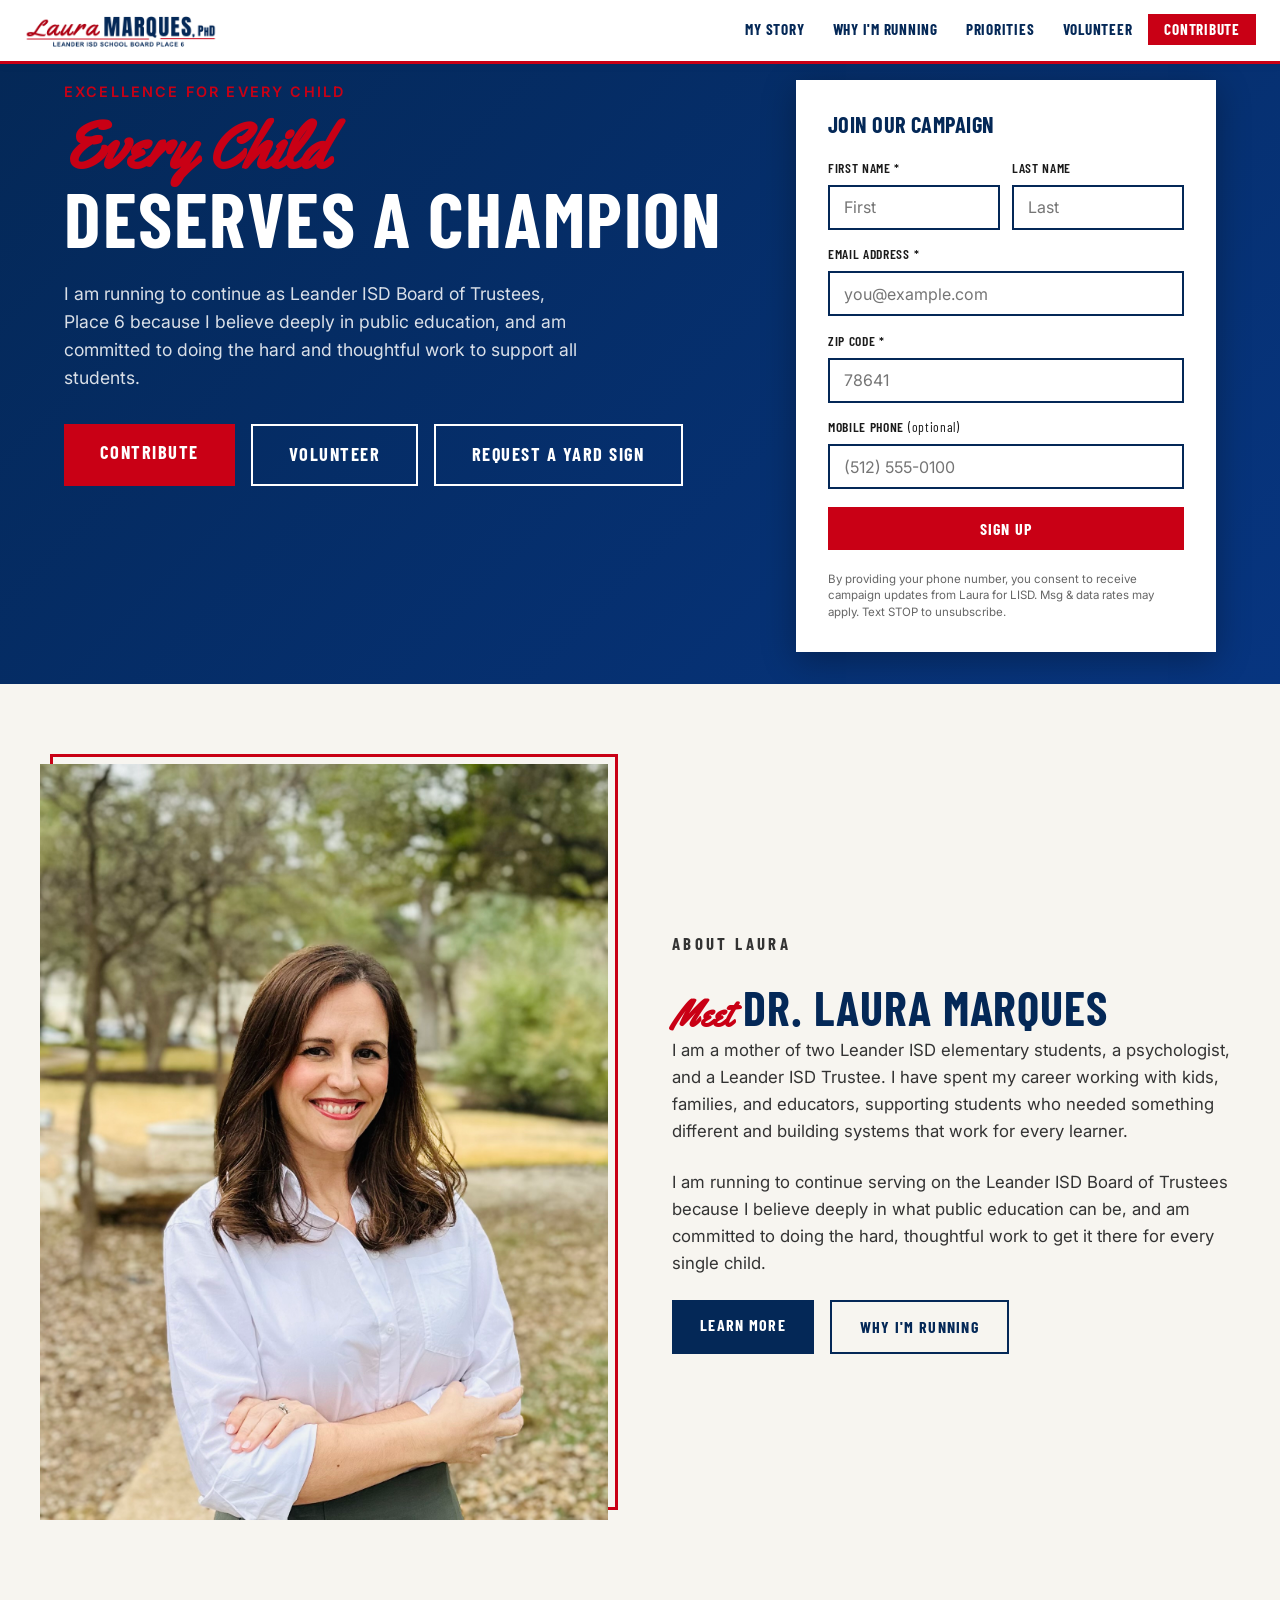
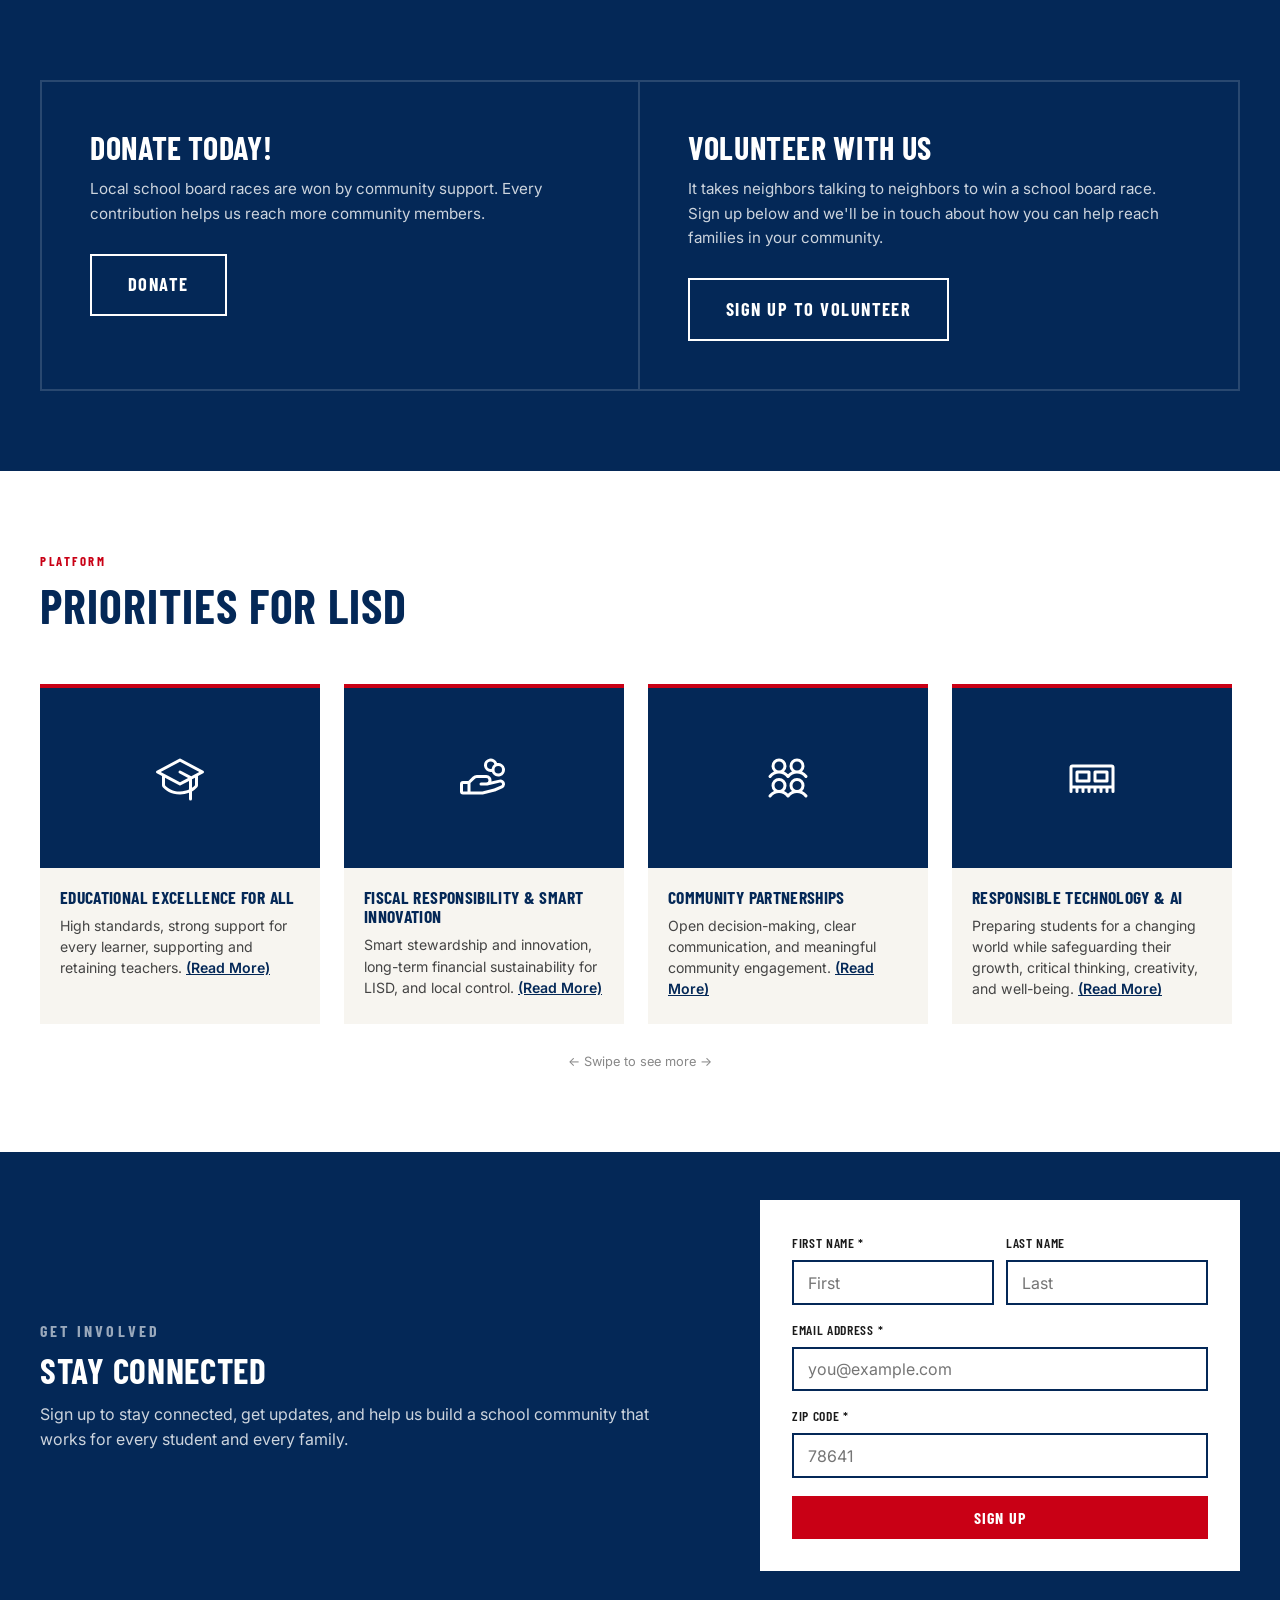
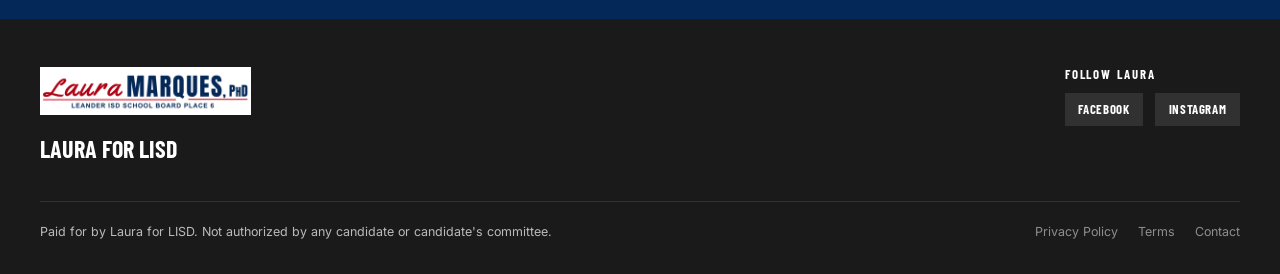
==== commit 4dff192d: "Replace emoji icons with Phosphor SVGs, add Read More links, reduce page-hero height - Swap priority" ====
--- a/index.html
+++ b/index.html
@@ -147,7 +147,7 @@
 
         <div class="priority-card">
           <div class="priority-card-img">
-            <span class="priority-icon">🎓</span>
+            <svg class="priority-icon" xmlns="http://www.w3.org/2000/svg" viewBox="0 0 256 256" fill="currentColor"><path d="M251.76,88.94l-120-64a8,8,0,0,0-7.52,0l-120,64a8,8,0,0,0,0,14.12L32,117.87v48.42a15.91,15.91,0,0,0,4.06,10.65C49.16,191.53,78.51,216,128,216a130,130,0,0,0,48-8.76V240a8,8,0,0,0,16,0V199.51a115.63,115.63,0,0,0,27.94-22.57A15.91,15.91,0,0,0,224,166.29V117.87l27.76-14.81a8,8,0,0,0,0-14.12ZM128,200c-43.27,0-68.72-21.14-80-33.71V126.4l76.24,40.66a8,8,0,0,0,7.52,0L176,143.47v46.34C163.4,195.69,147.52,200,128,200Zm80-33.75a97.83,97.83,0,0,1-16,14.25V134.93l16-8.53ZM188,118.94l-.22-.13-56-29.87a8,8,0,0,0-7.52,14.12L171,128l-43,22.93L25,96,128,41.07,231,96Z"/></svg>
           </div>
           <div class="priority-card-body">
             <h3>Educational Excellence for ALL</h3>
@@ -157,7 +157,7 @@
 
         <div class="priority-card">
           <div class="priority-card-img">
-            <span class="priority-icon">💡</span>
+            <svg class="priority-icon" xmlns="http://www.w3.org/2000/svg" viewBox="0 0 256 256" fill="currentColor"><path d="M230.33,141.06a24.43,24.43,0,0,0-21.24-4.23l-41.84,9.62A28,28,0,0,0,140,112H89.94a31.82,31.82,0,0,0-22.63,9.37L44.69,144H16A16,16,0,0,0,0,160v40a16,16,0,0,0,16,16H120a7.93,7.93,0,0,0,1.94-.24l64-16a6.94,6.94,0,0,0,1.19-.4L226,182.82l.44-.2a24.6,24.6,0,0,0,3.93-41.56ZM16,160H40v40H16Zm203.43,8.21-38,16.18L119,200H56V155.31l22.63-22.62A15.86,15.86,0,0,1,89.94,128H140a12,12,0,0,1,0,24H112a8,8,0,0,0,0,16h32a8.32,8.32,0,0,0,1.79-.2l67-15.41.31-.08a8.6,8.6,0,0,1,6.3,15.9ZM164,96a36,36,0,0,0,5.9-.48,36,36,0,1,0,28.22-47A36,36,0,1,0,164,96Zm60-12a20,20,0,1,1-20-20A20,20,0,0,1,224,84ZM164,40a20,20,0,0,1,19.25,14.61,36,36,0,0,0-15,24.93A20.42,20.42,0,0,1,164,80a20,20,0,0,1,0-40Z"/></svg>
           </div>
           <div class="priority-card-body">
             <h3>Fiscal Responsibility &amp; Smart Innovation</h3>
@@ -167,7 +167,7 @@
 
         <div class="priority-card">
           <div class="priority-card-img">
-            <span class="priority-icon">🤝</span>
+            <svg class="priority-icon" xmlns="http://www.w3.org/2000/svg" viewBox="0 0 256 256" fill="currentColor"><path d="M27.2,126.4a8,8,0,0,0,11.2-1.6,52,52,0,0,1,83.2,0,8,8,0,0,0,11.2,1.59,7.73,7.73,0,0,0,1.59-1.59h0a52,52,0,0,1,83.2,0,8,8,0,0,0,12.8-9.61A67.85,67.85,0,0,0,203,93.51a40,40,0,1,0-53.94,0,67.27,67.27,0,0,0-21,14.31,67.27,67.27,0,0,0-21-14.31,40,40,0,1,0-53.94,0A67.88,67.88,0,0,0,25.6,115.2,8,8,0,0,0,27.2,126.4ZM176,40a24,24,0,1,1-24,24A24,24,0,0,1,176,40ZM80,40A24,24,0,1,1,56,64,24,24,0,0,1,80,40ZM203,197.51a40,40,0,1,0-53.94,0,67.27,67.27,0,0,0-21,14.31,67.27,67.27,0,0,0-21-14.31,40,40,0,1,0-53.94,0A67.88,67.88,0,0,0,25.6,219.2a8,8,0,1,0,12.8,9.6,52,52,0,0,1,83.2,0,8,8,0,0,0,11.2,1.59,7.73,7.73,0,0,0,1.59-1.59h0a52,52,0,0,1,83.2,0,8,8,0,0,0,12.8-9.61A67.85,67.85,0,0,0,203,197.51ZM80,144a24,24,0,1,1-24,24A24,24,0,0,1,80,144Zm96,0a24,24,0,1,1-24,24A24,24,0,0,1,176,144Z"/></svg>
           </div>
           <div class="priority-card-body">
             <h3>Community Partnerships</h3>
@@ -177,7 +177,7 @@
 
         <div class="priority-card">
           <div class="priority-card-img">
-            <span class="priority-icon">🤖</span>
+            <svg class="priority-icon" xmlns="http://www.w3.org/2000/svg" viewBox="0 0 256 256" fill="currentColor"><path d="M232,56H24A16,16,0,0,0,8,72V200a8,8,0,0,0,16,0V184H40v16a8,8,0,0,0,16,0V184H72v16a8,8,0,0,0,16,0V184h16v16a8,8,0,0,0,16,0V184h16v16a8,8,0,0,0,16,0V184h16v16a8,8,0,0,0,16,0V184h16v16a8,8,0,0,0,16,0V184h16v16a8,8,0,0,0,16,0V72A16,16,0,0,0,232,56ZM24,72H232v96H24Zm88,80a8,8,0,0,0,8-8V96a8,8,0,0,0-8-8H48a8,8,0,0,0-8,8v48a8,8,0,0,0,8,8ZM56,104h48v32H56Zm88,48h64a8,8,0,0,0,8-8V96a8,8,0,0,0-8-8H144a8,8,0,0,0-8,8v48A8,8,0,0,0,144,152Zm8-48h48v32H152Z"/></svg>
           </div>
           <div class="priority-card-body">
             <h3>Responsible Technology &amp; AI</h3>
--- a/styles.css
+++ b/styles.css
@@ -499,7 +499,8 @@
 }
 
 .priority-card-img .priority-icon {
-  font-size: 3rem;
+  width: 3rem;
+  height: 3rem;
   color: var(--white);
 }
 
@@ -525,7 +526,7 @@
 }
 
 /* ── SECOND EMAIL SIGNUP ── */
-.email-signup-section { background: var(--blue); }
+.email-signup-section { background: var(--blue); padding-top: 3rem; padding-bottom: 3rem; }
 
 .email-signup-inner {
   display: grid;
@@ -616,7 +617,7 @@
 /* ── INTERIOR PAGE HERO ── */
 .page-hero {
   background: var(--blue);
-  padding: 5rem 1.5rem 4rem;
+  padding: 3rem 1.5rem 2.4rem;
   text-align: center;
 }
 
@@ -749,7 +750,7 @@
   justify-content: center;
 }
 
-.priority-full-card-img .priority-icon { font-size: 3.5rem; color: var(--white); }
+.priority-full-card-img .priority-icon { width: 3.5rem; height: 3.5rem; color: var(--white); }
 
 .priority-full-card-body { padding: 1.5rem; }
 
@@ -949,6 +950,7 @@
 
 @media (max-width: 600px) {
   section { padding: 3.5rem 1rem; }
+  .email-signup-section { padding-top: 2.1rem; padding-bottom: 2.1rem; }
 
   .hero-content { padding: 1rem 1rem 2rem; }
 
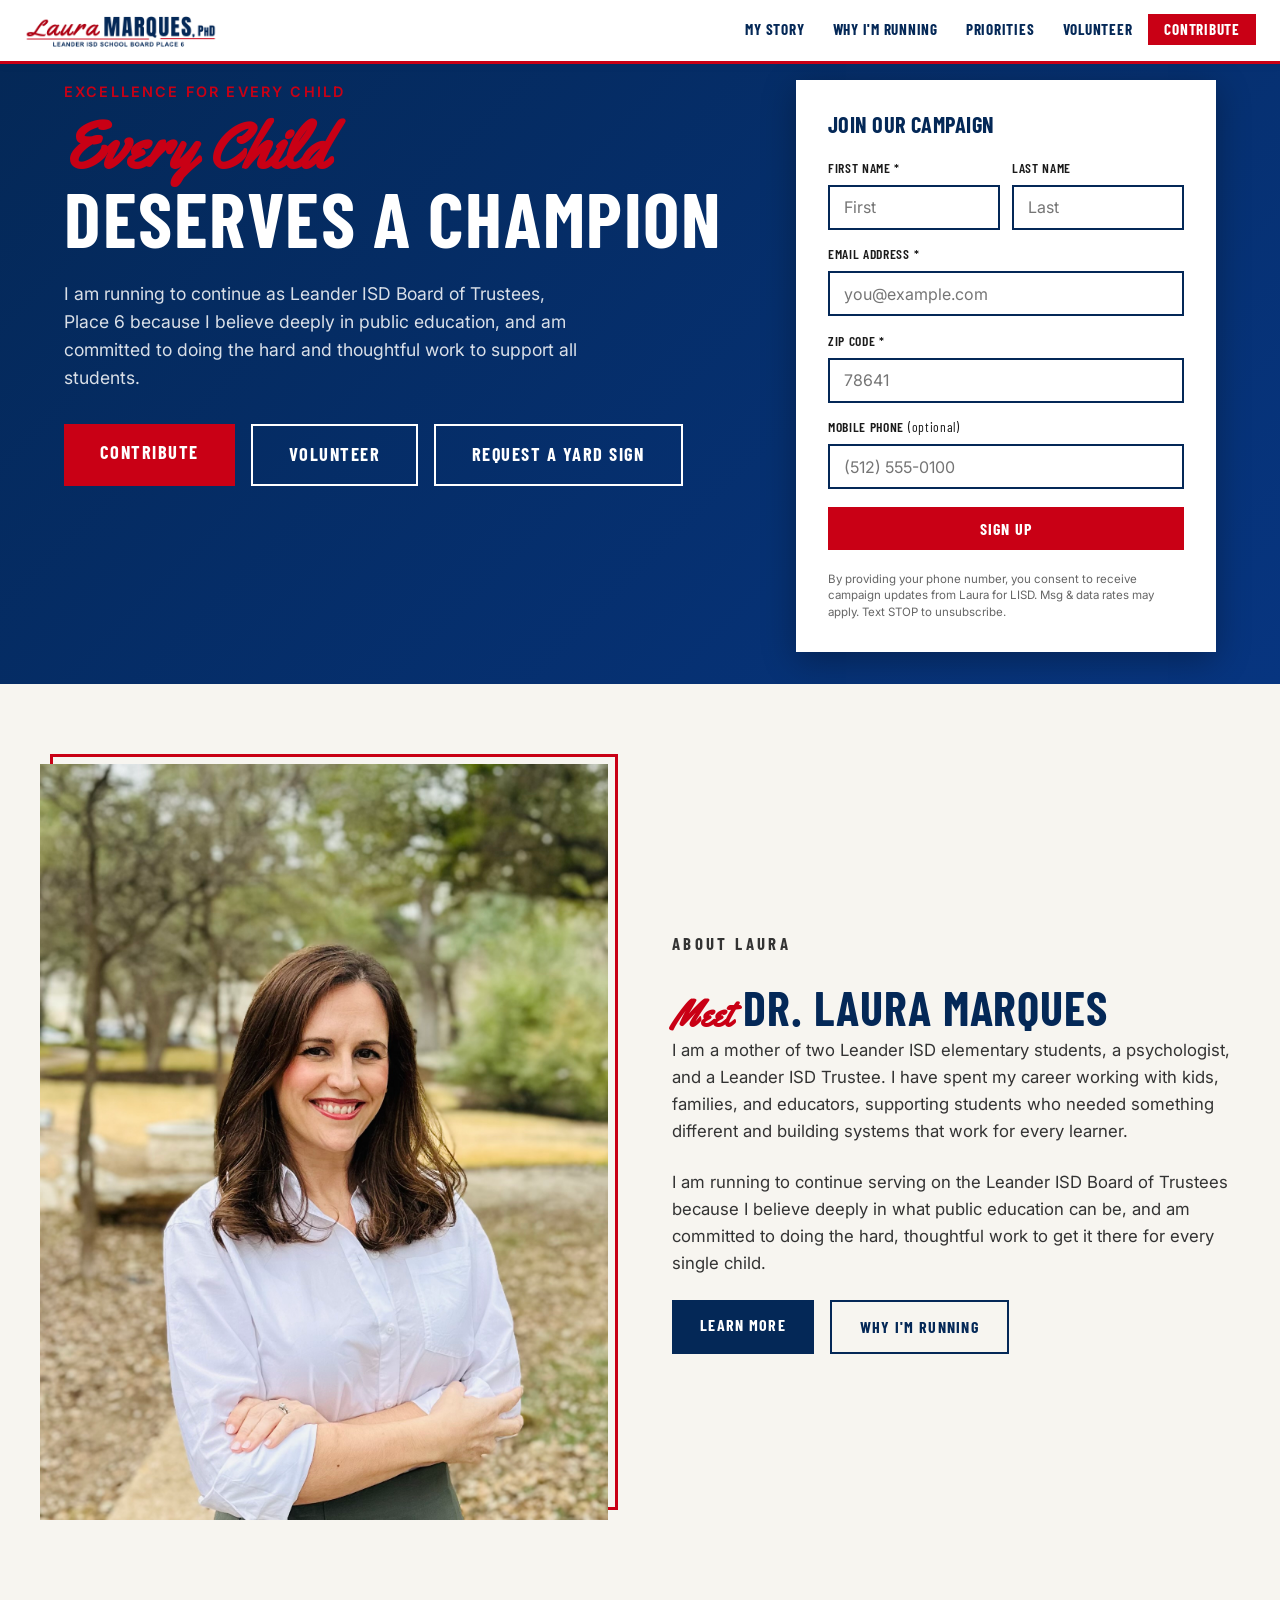
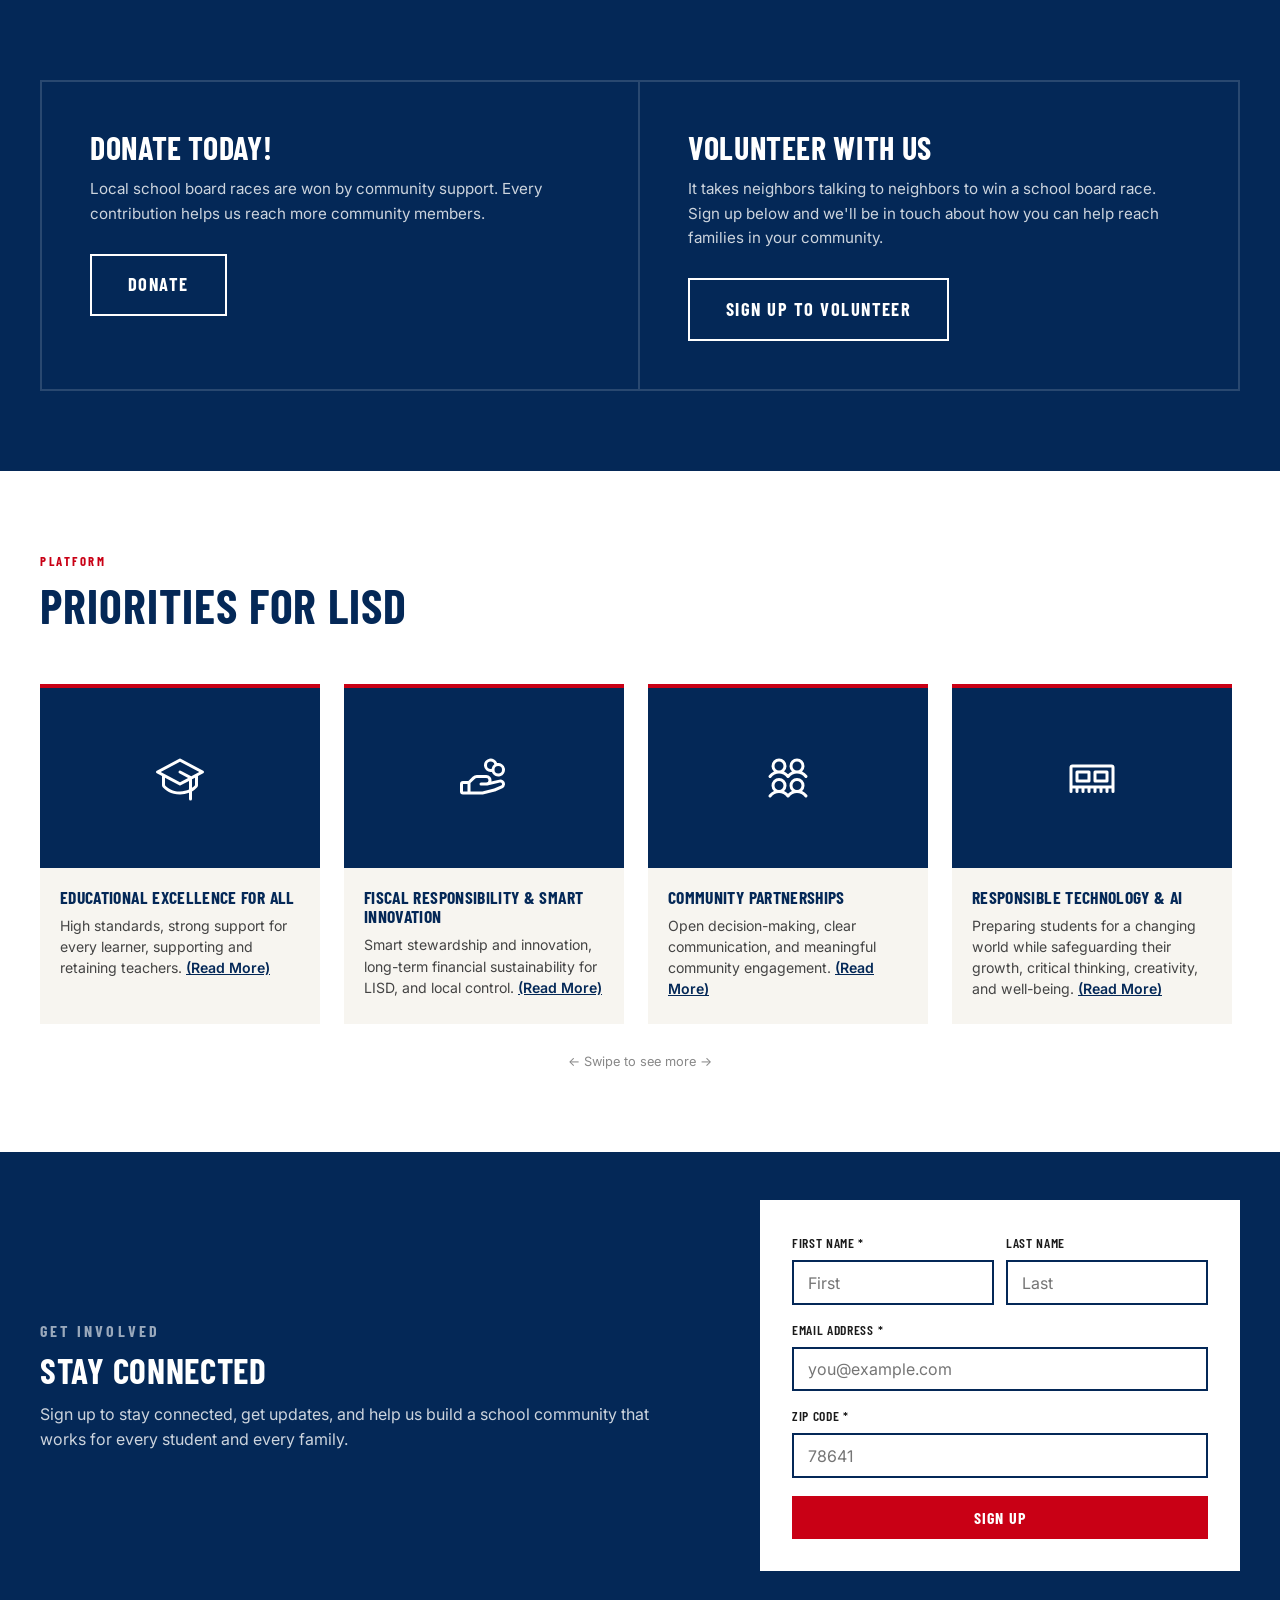
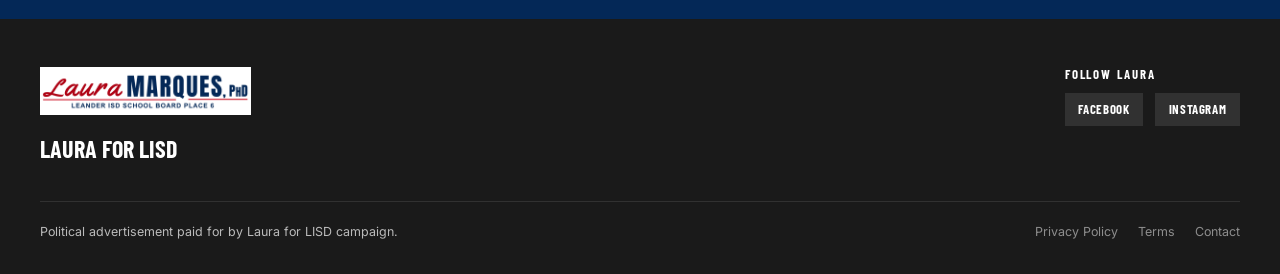
==== commit 84368d63: "Wire up all forms to Formspree endpoints - 5 Stay in Touch signup forms → https://formspree.io/f/mko" ====
--- a/index.html
+++ b/index.html
@@ -57,7 +57,7 @@
     </div>
     <div class="signup-card">
       <h3>Join Our Campaign</h3>
-      <form class="signup-form" onsubmit="return false;">
+      <form class="signup-form" action="https://formspree.io/f/mkoekywy" method="POST">
         <div class="form-row">
           <div class="form-group">
             <label for="first-name">First Name *</label>
@@ -201,7 +201,7 @@
         <p>Sign up to stay connected, get updates, and help us build a school community that works for every student and every family.</p>
       </div>
       <div class="email-signup-card">
-        <form class="signup-form" onsubmit="return false;">
+        <form class="signup-form" action="https://formspree.io/f/mkoekywy" method="POST">
           <div class="form-row">
             <div class="form-group">
               <label for="first-name-2">First Name *</label>
@@ -246,7 +246,7 @@
       </div>
     </div>
     <div class="footer-bottom">
-      <p>Paid for by Laura for LISD. Not authorized by any candidate or candidate's committee.</p>
+      <p>Political advertisement paid for by Laura for LISD campaign.</p>
       <div style="display:flex;gap:1.25rem;">
         <a href="#">Privacy Policy</a>
         <a href="#">Terms</a>
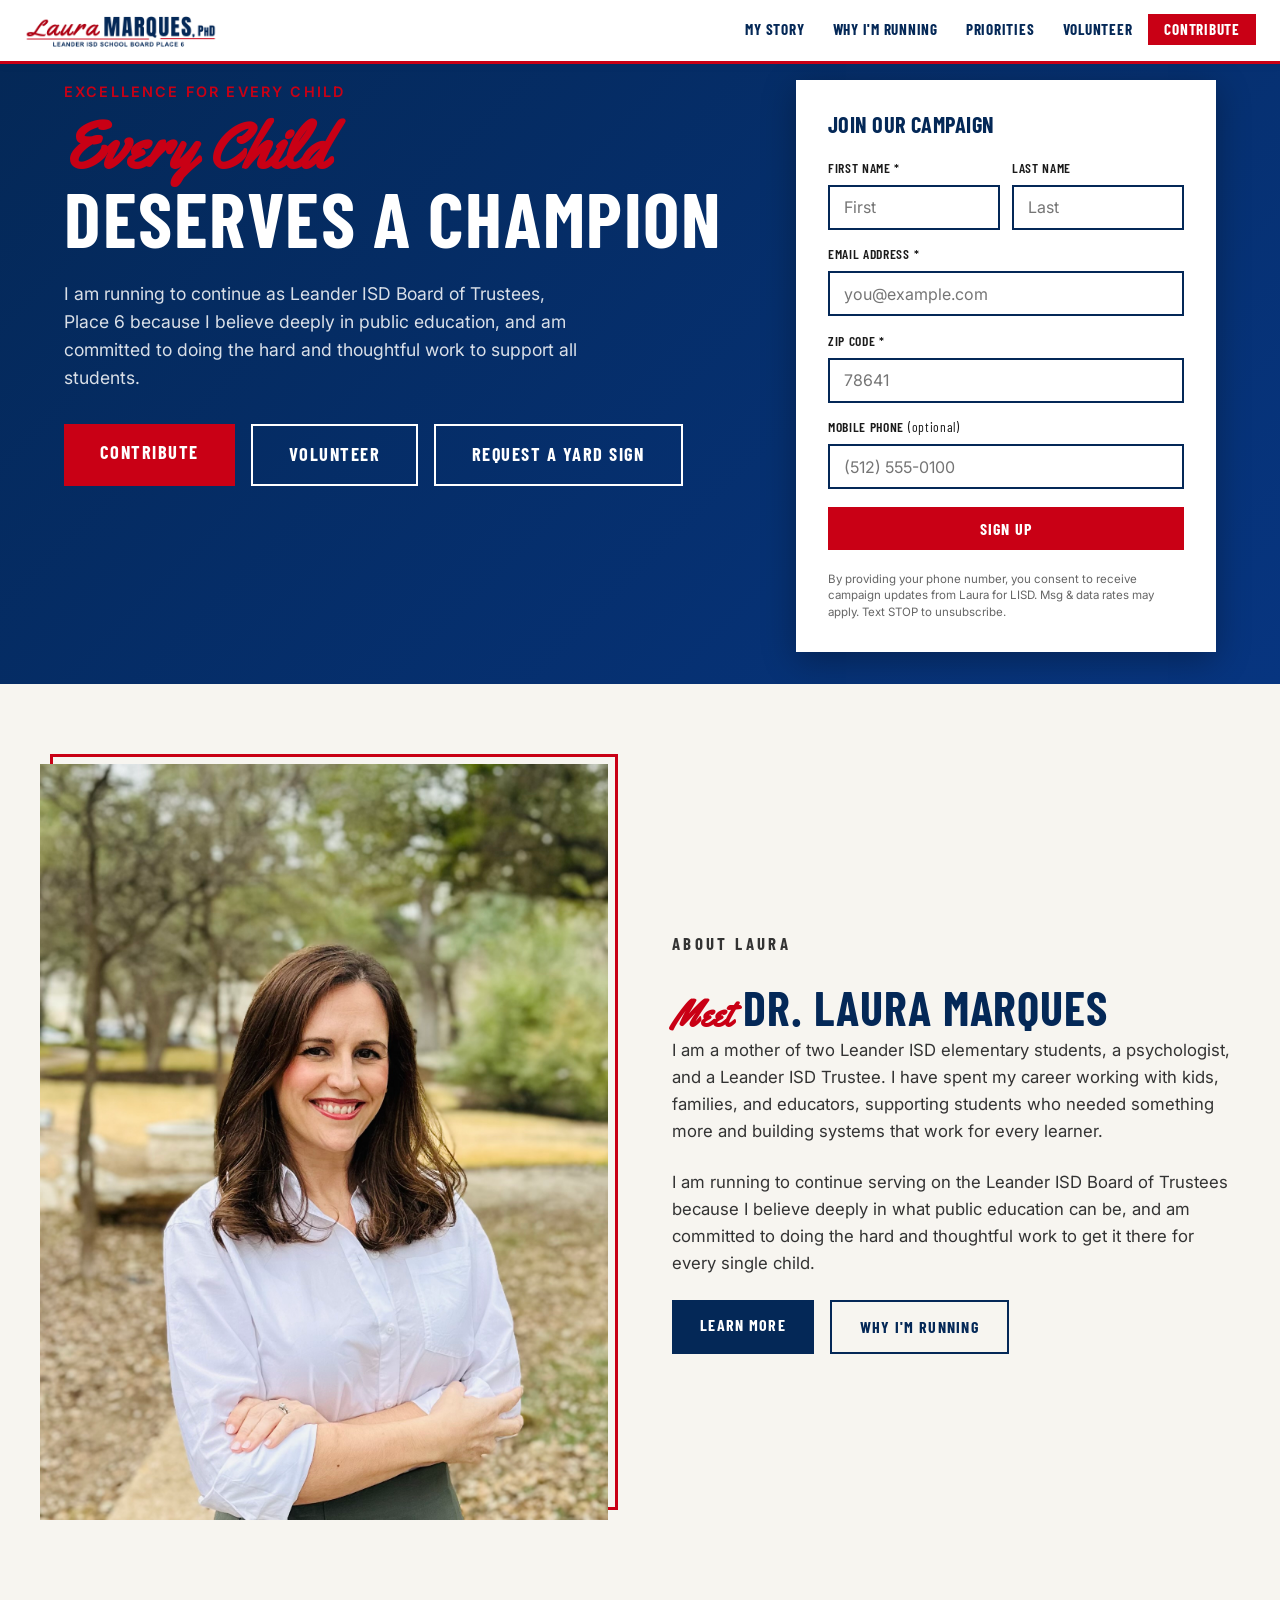
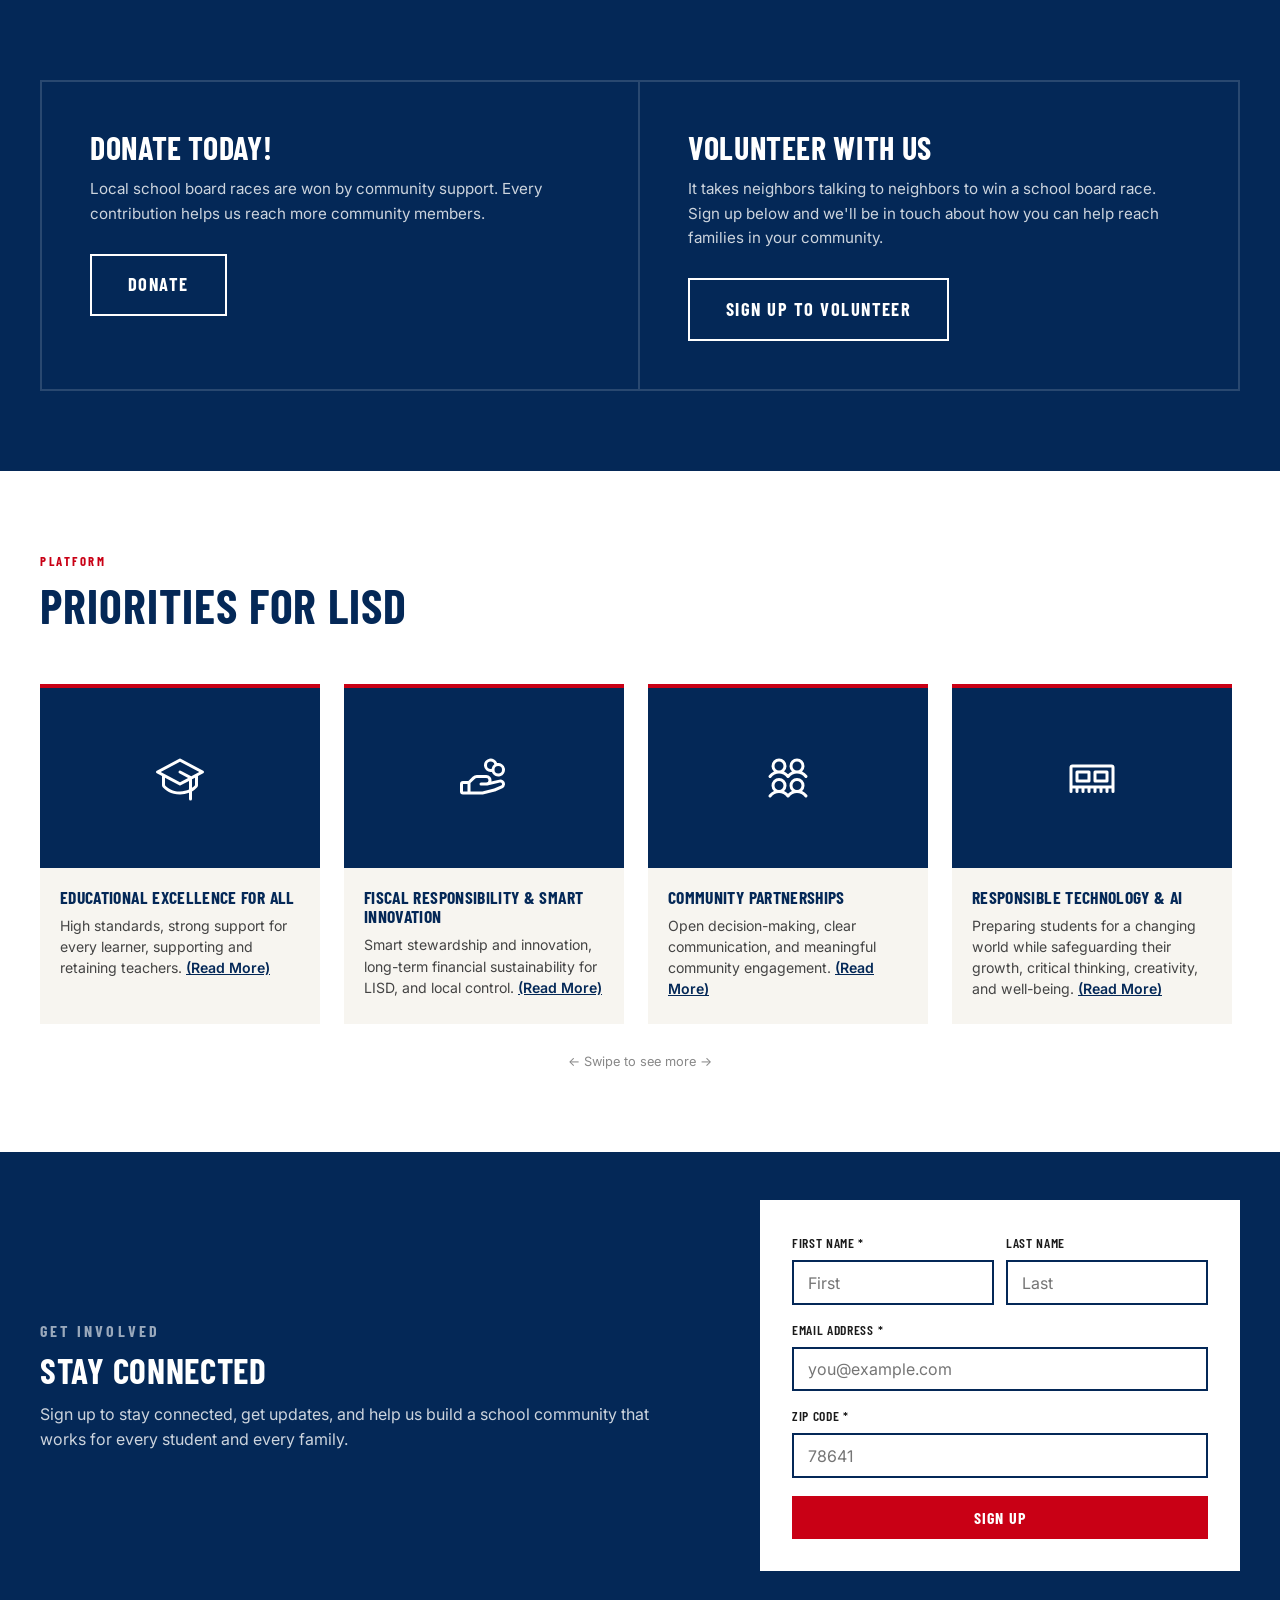
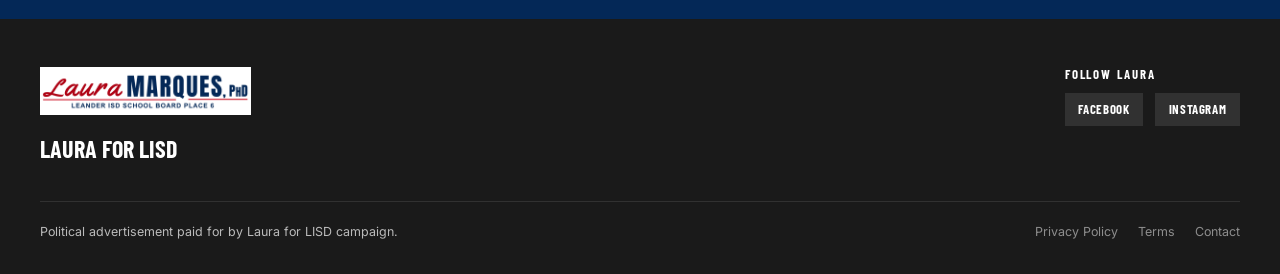
==== commit 12ca7f06: "Apply V1.3 copy edits across all pages - index.html: 'something different' → 'something more', comma" ====
--- a/index.html
+++ b/index.html
@@ -100,9 +100,9 @@
           <span class="cursive-accent">Meet</span>
           Dr. Laura Marques
         </h2>
-        <p>I am a mother of two Leander ISD elementary students, a psychologist, and a Leander ISD Trustee. I have spent my career working with kids, families, and educators, supporting students who needed something different and building systems that work for every learner.</p>
-
-        <p>I am running to continue serving on the Leander ISD Board of Trustees because I believe deeply in what public education can be, and am committed to doing the hard, thoughtful work to get it there for every single child.</p>
+        <p>I am a mother of two Leander ISD elementary students, a psychologist, and a Leander ISD Trustee. I have spent my career working with kids, families, and educators, supporting students who needed something more and building systems that work for every learner.</p>
+
+        <p>I am running to continue serving on the Leander ISD Board of Trustees because I believe deeply in what public education can be, and am committed to doing the hard and thoughtful work to get it there for every single child.</p>
         <div class="meet-ctas">
           <a href="meet-laura.html" class="btn btn-secondary">Learn More</a>
           <a href="why.html" class="btn btn-outline">Why I'm Running</a>
